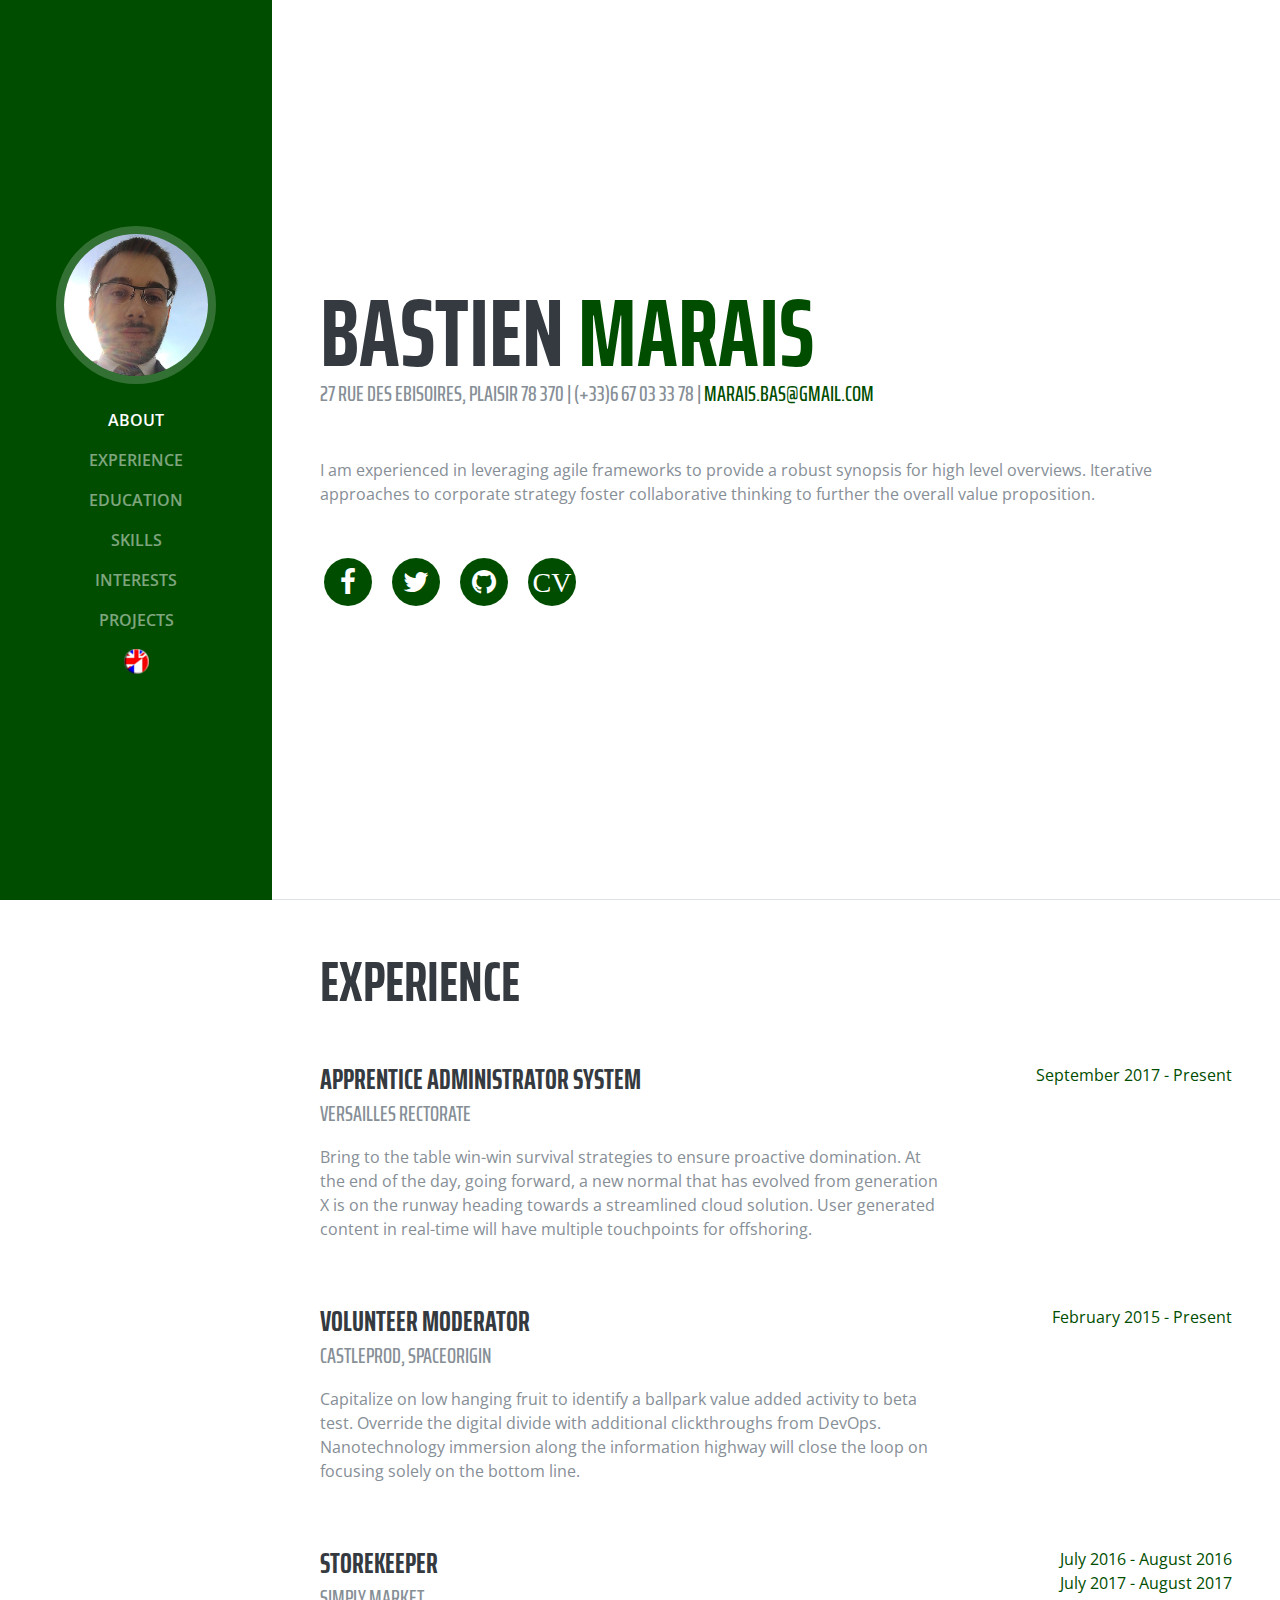
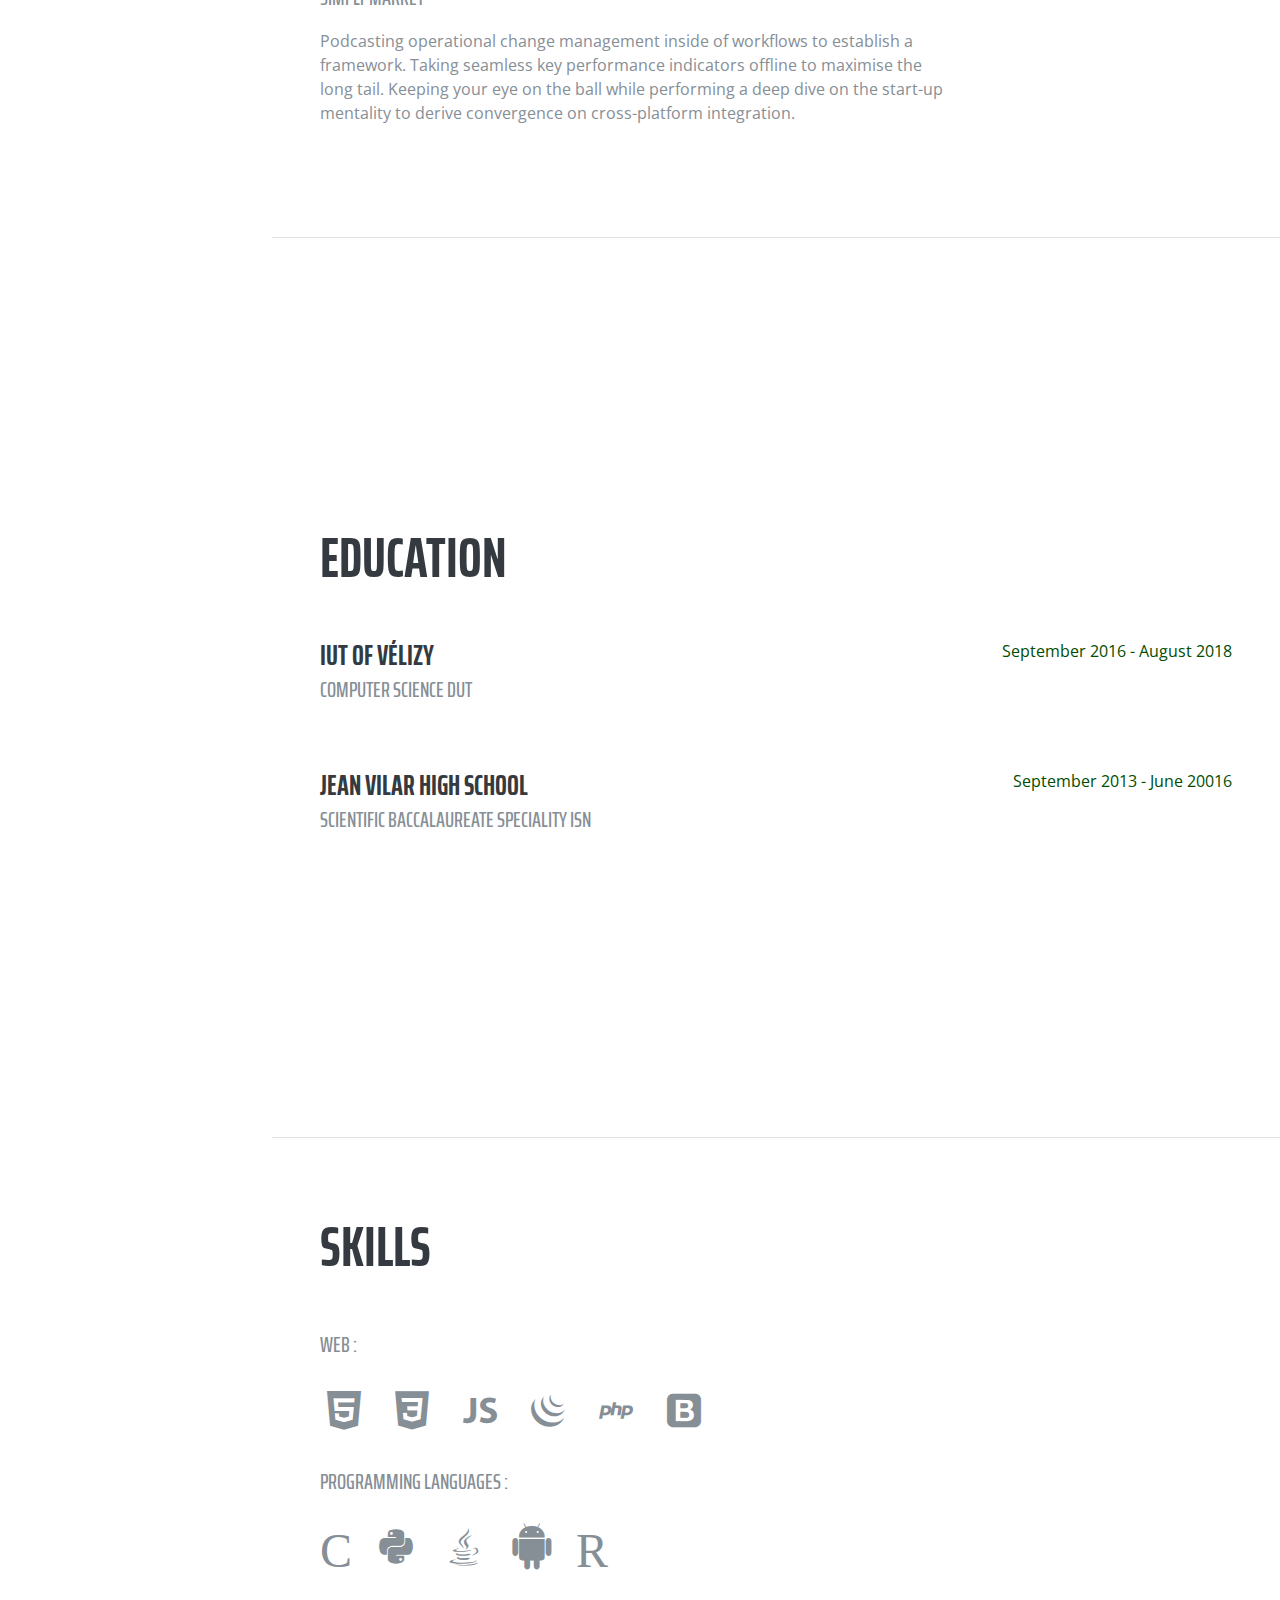
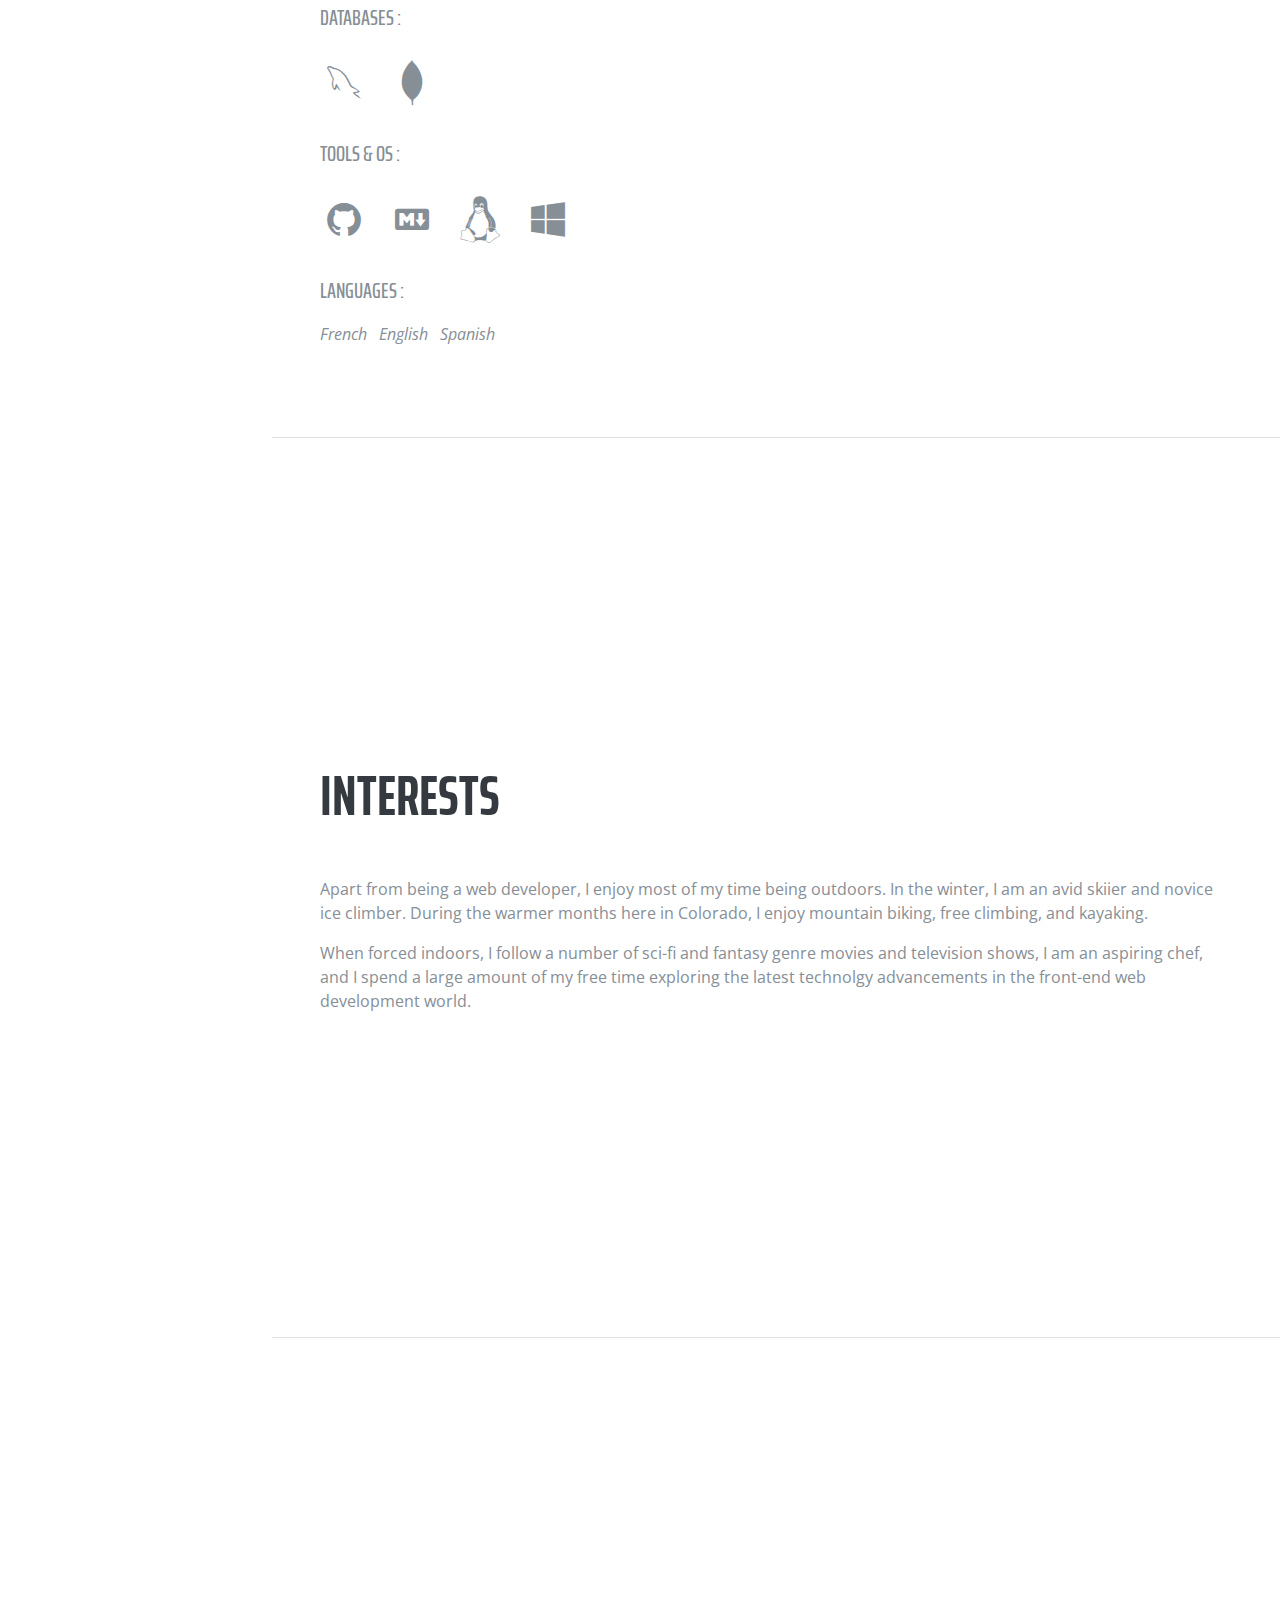
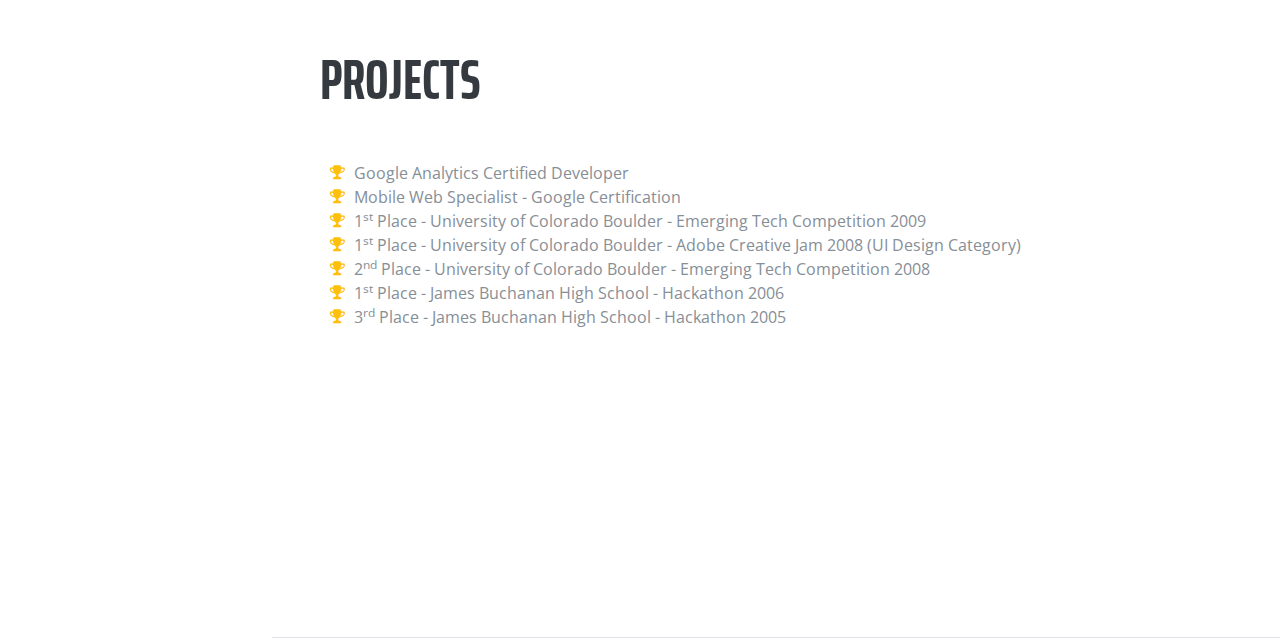
==== index-en.html @ 3432d5b9 "Add french version" ====
<!DOCTYPE html>
<html lang="en">

  <head>

    <meta charset="utf-8">
    <meta name="viewport" content="width=device-width, initial-scale=1, shrink-to-fit=no">
    <meta name="description" content="">
    <meta name="author" content="">

    <title>Resume - Bastien Marais</title>

    <!-- Bootstrap core CSS -->
    <link href="vendor/bootstrap/css/bootstrap.min.css" rel="stylesheet">

    <!-- Custom fonts for this template -->
    <link href="https://fonts.googleapis.com/css?family=Saira+Extra+Condensed:100,200,300,400,500,600,700,800,900" rel="stylesheet">
    <link href="https://fonts.googleapis.com/css?family=Open+Sans:300,300i,400,400i,600,600i,700,700i,800,800i" rel="stylesheet">
    <link href="vendor/font-awesome/css/font-awesome.min.css" rel="stylesheet">
    <link href="vendor/devicons/css/devicons.min.css" rel="stylesheet">
    <link href="vendor/simple-line-icons/css/simple-line-icons.css" rel="stylesheet">

    <!-- Custom styles for this template -->
    <link href="css/resume.css" rel="stylesheet">

  </head>

  <body id="page-top">

    <nav class="navbar navbar-expand-lg navbar-dark bg-primary fixed-top" id="sideNav">
      <a class="navbar-brand js-scroll-trigger" href="#page-top">
        <span class="d-none d-lg-block">
          <img class="img-fluid img-profile rounded-circle mx-auto mb-2" src="img/profile.png" alt="">
        </span>
      </a>
      <button class="navbar-toggler" type="button" data-toggle="collapse" data-target="#navbarSupportedContent" aria-controls="navbarSupportedContent" aria-expanded="false" aria-label="Toggle navigation">
        <span class="navbar-toggler-icon"></span>
      </button>
      <div class="collapse navbar-collapse" id="navbarSupportedContent">
        <ul class="navbar-nav">
          <li class="nav-item">
            <a class="nav-link js-scroll-trigger" href="#about">About</a>
          </li>
          <li class="nav-item">
            <a class="nav-link js-scroll-trigger" href="#experience">Experience</a>
          </li>
          <li class="nav-item">
            <a class="nav-link js-scroll-trigger" href="#education">Education</a>
          </li>
          <li class="nav-item">
            <a class="nav-link js-scroll-trigger" href="#skills">Skills</a>
          </li>
          <li class="nav-item">
            <a class="nav-link js-scroll-trigger" href="#interests">Interests</a>
          </li>
          <li class="nav-item">
            <a class="nav-link js-scroll-trigger" href="#projects">Projects</a>
          </li>
		  <li class="nav-item">
            <a class="nav-link js-scroll-trigger" href="index.html">
			  <img class="img-fluid" src="img/flags.png" alt="flags english to french">
			</a>
           </li>
        </ul>
      </div>
    </nav>

    <div class="container-fluid p-0">

      <section class="resume-section p-3 p-lg-5 d-flex d-column" id="about">
        <div class="my-auto">
          <h1 class="mb-0">Bastien
            <span class="text-primary">Marais</span>
          </h1>
          <div class="subheading mb-5">27 rue des Ebisoires, Plaisir 78 370 | (+33)6 67 03 33 78 |
            <a href="mailto:marais.bas@gmail.com">marais.bas@gmail.com</a>
          </div>
          <p class="mb-5">I am experienced in leveraging agile frameworks to provide a robust synopsis for high level overviews. Iterative approaches to corporate strategy foster collaborative thinking to further the overall value proposition.</p>
          <ul class="list-inline list-social-icons mb-0">
            <li class="list-inline-item">
              <a href="https://www.facebook.com/profile.php?id=100008419028783" target="_blank">
                <span class="fa-stack fa-lg">
                  <i class="fa fa-circle fa-stack-2x"></i>
                  <i class="fa fa-facebook fa-stack-1x fa-inverse"></i>
                </span>
              </a>
            </li>
            <li class="list-inline-item">
              <a href="https://twitter.com/Bastoune_" target="_blank">
                <span class="fa-stack fa-lg">
                  <i class="fa fa-circle fa-stack-2x"></i>
                  <i class="fa fa-twitter fa-stack-1x fa-inverse"></i>
                </span>
              </a>
            </li>
            <li class="list-inline-item">
              <a href="https://github.com/BastienMarais" target="_blank">
                <span class="fa-stack fa-lg">
                  <i class="fa fa-circle fa-stack-2x"></i>
                  <i class="fa fa-github fa-stack-1x fa-inverse"></i>
                </span>
              </a>
            </li>
			<li class="list-inline-item">
              <a href="files/CV_MARAIS_Bastien_en.pdf" target="_blank">
                <span class="fa-stack fa-lg">
                  <i class="fa fa-circle fa-stack-2x"></i>
                  <i class="fa fa-stack-1x fa-inverse">CV</i>
                </span>
              </a>
            </li>
          </ul>
        </div>
      </section>

      <section class="resume-section p-3 p-lg-5 d-flex flex-column" id="experience">
        <div class="my-auto">
          <h2 class="mb-5">Experience</h2>

          <div class="resume-item d-flex flex-column flex-md-row mb-5">
            <div class="resume-content mr-auto">
              <h3 class="mb-0">Apprentice administrator system</h3>
              <div class="subheading mb-3">Versailles Rectorate</div>
              <p>Bring to the table win-win survival strategies to ensure proactive domination. At the end of the day, going forward, a new normal that has evolved from generation X is on the runway heading towards a streamlined cloud solution. User generated content in real-time will have multiple touchpoints for offshoring.</p>
            </div>
            <div class="resume-date text-md-right">
              <span class="text-primary">September 2017 - Present</span>
            </div>
          </div>

          <div class="resume-item d-flex flex-column flex-md-row mb-5">
            <div class="resume-content mr-auto">
              <h3 class="mb-0">Volunteer moderator</h3>
              <div class="subheading mb-3">CastleProd, SpaceOrigin</div>
              <p>Capitalize on low hanging fruit to identify a ballpark value added activity to beta test. Override the digital divide with additional clickthroughs from DevOps. Nanotechnology immersion along the information highway will close the loop on focusing solely on the bottom line.</p>
            </div>
            <div class="resume-date text-md-right">
              <span class="text-primary">February 2015 - Present</span>
            </div>
          </div>

          <div class="resume-item d-flex flex-column flex-md-row mb-5">
            <div class="resume-content mr-auto">
              <h3 class="mb-0">Storekeeper</h3>
              <div class="subheading mb-3">Simply Market</div>
              <p>Podcasting operational change management inside of workflows to establish a framework. Taking seamless key performance indicators offline to maximise the long tail. Keeping your eye on the ball while performing a deep dive on the start-up mentality to derive convergence on cross-platform integration.</p>
            </div>
            <div class="resume-date text-md-right">
              <span class="text-primary">July 2016 - August 2016</span>
			  <br/>
			  <span class="text-primary">July 2017 - August 2017</span>
            </div>
          </div>
        </div>

      </section>

      <section class="resume-section p-3 p-lg-5 d-flex flex-column" id="education">
        <div class="my-auto">
          <h2 class="mb-5">Education</h2>

          <div class="resume-item d-flex flex-column flex-md-row mb-5">
            <div class="resume-content mr-auto">
              <h3 class="mb-0">IUT of Vélizy</h3>
              <div class="subheading mb-3">Computer Science DUT</div>
			  <p> </p>
            </div>
            <div class="resume-date text-md-right">
              <span class="text-primary">September 2016 - August 2018</span>
            </div>
          </div>

          <div class="resume-item d-flex flex-column flex-md-row">
            <div class="resume-content mr-auto">
              <h3 class="mb-0">Jean Vilar High School</h3>
              <div class="subheading mb-3">Scientific Baccalaureate speciality ISN </div>
			  <p> </p>
            </div>
            <div class="resume-date text-md-right">
              <span class="text-primary">September 2013 - June 20016</span>
            </div>
          </div>

        </div>
      </section>

      <section class="resume-section p-3 p-lg-5 d-flex flex-column" id="skills">
        <div class="my-auto">
          <h2 class="mb-5">Skills</h2>

		  <div class="subheading mb-3">WEB :</div>
          <ul class="list-inline list-icons">
            <li class="list-inline-item">
              <i class="devicons devicons-html5" title="HTML 5"></i>
            </li>
            <li class="list-inline-item">
              <i class="devicons devicons-css3" title="CSS 3"></i>
            </li>
            <li class="list-inline-item">
              <i class="devicons devicons-javascript" title="Javascript"></i>
            </li>
            <li class="list-inline-item">
              <i class="devicons devicons-jquery" title="Jquery"></i>
            </li>
            <li class="list-inline-item">
              <i class="devicons devicons-php" title="PHP"></i>
            </li>
            <li class="list-inline-item">
              <i class="devicons devicons-bootstrap" title="Bootstrap V4"></i>
            </li>
          </ul>
		  <div class="subheading mb-3">Programming Languages :</div>
		  <ul class="list-inline list-icons">
            <li class="list-inline-item">
              <i class="devicons">C</i>
            </li>
            <li class="list-inline-item">
              <i class="devicons devicons-python" title="Python"></i>
            </li>
            <li class="list-inline-item">
              <i class="devicons devicons-java" title="Java"></i>
            </li>
            <li class="list-inline-item">
              <i class="devicons devicons-android" title="Android"></i>
            </li>
            <li class="list-inline-item">
              <i class="devicons">R</i>
            </li>
          </ul>
		  <div class="subheading mb-3">Databases :</div>
		  <ul class="list-inline list-icons">
            <li class="list-inline-item">
              <i class="devicons devicons-mysql" title="MySQL"></i>
            </li>
            <li class="list-inline-item">
              <i class="devicons devicons-mongodb" title="MongoDB"></i>
            </li>
            <li class="list-inline-item">
              <i class="devicons devicons-oracle" title="Oracle"></i>
            </li>
          </ul>
		  <div class="subheading mb-3">Tools &amp; OS :</div>
			<ul class="list-inline list-icons">
            <li class="list-inline-item">
              <i class="devicons devicons-github_badge"  title="Github"></i>
            </li>
            <li class="list-inline-item">
              <i class="devicons devicons-markdown" title="Markdown"></i>
            </li>
            <li class="list-inline-item">
              <i class="devicons devicons-linux" title="Debian, Ubuntu, CentOS and RHEL 7"></i>
            </li>
            <li class="list-inline-item">
              <i class="devicons devicons-windows" title="XP, Vista, 7 and 10"></i>
            </li>
          </ul>
		  <div class="subheading mb-3">Languages :</div>
			<ul class="list-inline">
            <li class="list-inline-item">
              <i class="">French</i>
            </li>
			<li class="list-inline-item">
              <i class="">English</i>
            </li>
			<li class="list-inline-item">
              <i class="">Spanish</i>
            </li>
			</ul>
      </section>

      <section class="resume-section p-3 p-lg-5 d-flex flex-column" id="interests">
        <div class="my-auto">
          <h2 class="mb-5">Interests</h2>
          <p>Apart from being a web developer, I enjoy most of my time being outdoors. In the winter, I am an avid skiier and novice ice climber. During the warmer months here in Colorado, I enjoy mountain biking, free climbing, and kayaking.</p>
          <p class="mb-0">When forced indoors, I follow a number of sci-fi and fantasy genre movies and television shows, I am an aspiring chef, and I spend a large amount of my free time exploring the latest technolgy advancements in the front-end web development world.</p>
        </div>
      </section>

      <section class="resume-section p-3 p-lg-5 d-flex flex-column" id="projects">
        <div class="my-auto">
          <h2 class="mb-5">Projects</h2>
          <ul class="fa-ul mb-0">
            <li>
              <i class="fa-li fa fa-trophy text-warning"></i>
              Google Analytics Certified Developer</li>
            <li>
              <i class="fa-li fa fa-trophy text-warning"></i>
              Mobile Web Specialist - Google Certification</li>
            <li>
              <i class="fa-li fa fa-trophy text-warning"></i>
              1<sup>st</sup>
              Place - University of Colorado Boulder - Emerging Tech Competition 2009</li>
            <li>
              <i class="fa-li fa fa-trophy text-warning"></i>
              1<sup>st</sup>
              Place - University of Colorado Boulder - Adobe Creative Jam 2008 (UI Design Category)</li>
            <li>
              <i class="fa-li fa fa-trophy text-warning"></i>
              2<sup>nd</sup>
              Place - University of Colorado Boulder - Emerging Tech Competition 2008</li>
            <li>
            <li>
              <i class="fa-li fa fa-trophy text-warning"></i>
              1<sup>st</sup>
              Place - James Buchanan High School - Hackathon 2006</li>
            <li>
              <i class="fa-li fa fa-trophy text-warning"></i>
              3<sup>rd</sup>
              Place - James Buchanan High School - Hackathon 2005</li>
          </ul>
        </div>
      </section>

    </div>

    <!-- Bootstrap core JavaScript -->
    <script src="vendor/jquery/jquery.min.js"></script>
    <script src="vendor/bootstrap/js/bootstrap.bundle.min.js"></script>

    <!-- Plugin JavaScript -->
    <script src="vendor/jquery-easing/jquery.easing.min.js"></script>

    <!-- Custom scripts for this template -->
    <script src="js/resume.min.js"></script>

  </body>

</html>
---- vendor/devicons/css/devicons.min.css ----
/*!
 *  Devicons 1.8.0 made by Theodore Vorillas / http://vorillaz.com 
 */
@font-face{font-family:devicons;src:url(../fonts/devicons.eot?xqxft6);src:url(../fonts/devicons.eot?#iefixxqxft6) format("embedded-opentype"),url(../fonts/devicons.woff?xqxft6) format("woff"),url(../fonts/devicons.ttf?xqxft6) format("truetype"),url(../fonts/devicons.svg?xqxft6#devicons) format("svg");font-weight:400;font-style:normal}.devicons{font-family:devicons;speak:none;font-style:normal;font-weight:400;font-variant:normal;text-transform:none;line-height:1;-webkit-font-smoothing:antialiased;-moz-osx-font-smoothing:grayscale}.devicons-git:before{content:"\e602"}.devicons-git_compare:before{content:"\e628"}.devicons-git_branch:before{content:"\e625"}.devicons-git_commit:before{content:"\e629"}.devicons-git_pull_request:before{content:"\e626"}.devicons-git_merge:before{content:"\e627"}.devicons-bitbucket:before{content:"\e603"}.devicons-github_alt:before{content:"\e608"}.devicons-github_badge:before{content:"\e609"}.devicons-github:before{content:"\e60a"}.devicons-github_full:before{content:"\e617"}.devicons-java:before{content:"\e638"}.devicons-ruby:before{content:"\e639"}.devicons-scala:before{content:"\e637"}.devicons-python:before{content:"\e63c"}.devicons-go:before{content:"\e624"}.devicons-ruby_on_rails:before{content:"\e63b"}.devicons-django:before{content:"\e61d"}.devicons-markdown:before{content:"\e63e"}.devicons-php:before{content:"\e63d"}.devicons-mysql:before{content:"\e604"}.devicons-streamline:before{content:"\e605"}.devicons-database:before{content:"\e606"}.devicons-laravel:before{content:"\e63f"}.devicons-javascript:before{content:"\e64e"}.devicons-angular:before{content:"\e653"}.devicons-backbone:before{content:"\e652"}.devicons-coffeescript:before{content:"\e651"}.devicons-jquery:before{content:"\e650"}.devicons-modernizr:before{content:"\e620"}.devicons-jquery_ui:before{content:"\e654"}.devicons-ember:before{content:"\e61b"}.devicons-dojo:before{content:"\e61c"}.devicons-nodejs:before{content:"\e619"}.devicons-nodejs_small:before{content:"\e618"}.devicons-javascript_shield:before{content:"\e64f"}.devicons-bootstrap:before{content:"\e647"}.devicons-sass:before{content:"\e64b"}.devicons-css3_full:before{content:"\e64a"}.devicons-css3:before{content:"\e649"}.devicons-html5:before{content:"\e636"}.devicons-html5_multimedia:before{content:"\e632"}.devicons-html5_device_access:before{content:"\e633"}.devicons-html5_3d_effects:before{content:"\e635"}.devicons-html5_connectivity:before{content:"\e634"}.devicons-ghost_small:before{content:"\e614"}.devicons-ghost:before{content:"\e61f"}.devicons-magento:before{content:"\e640"}.devicons-joomla:before{content:"\e641"}.devicons-jekyll_small:before{content:"\e60d"}.devicons-drupal:before{content:"\e642"}.devicons-wordpress:before{content:"\e60b"}.devicons-grunt:before{content:"\e64c"}.devicons-bower:before{content:"\e64d"}.devicons-npm:before{content:"\e61e"}.devicons-yahoo_small:before{content:"\e62b"}.devicons-yahoo:before{content:"\e615"}.devicons-bing_small:before{content:"\e600"}.devicons-windows:before{content:"\e60f"}.devicons-linux:before{content:"\e612"}.devicons-ubuntu:before{content:"\e63a"}.devicons-android:before{content:"\e60e"}.devicons-apple:before{content:"\e611"}.devicons-appstore:before{content:"\e613"}.devicons-phonegap:before{content:"\e630"}.devicons-blackberry:before{content:"\e623"}.devicons-stackoverflow:before{content:"\e610"}.devicons-techcrunch:before{content:"\e62c"}.devicons-codrops:before{content:"\e62f"}.devicons-css_tricks:before{content:"\e601"}.devicons-smashing_magazine:before{content:"\e62d"}.devicons-netmagazine:before{content:"\e62e"}.devicons-codepen:before{content:"\e616"}.devicons-cssdeck:before{content:"\e62a"}.devicons-hackernews:before{content:"\e61a"}.devicons-dropbox:before{content:"\e607"}.devicons-google_drive:before{content:"\e631"}.devicons-visualstudio:before{content:"\e60c"}.devicons-unity_small:before{content:"\e621"}.devicons-raspberry_pi:before{content:"\e622"}.devicons-chrome:before{content:"\e643"}.devicons-ie:before{content:"\e644"}.devicons-firefox:before{content:"\e645"}.devicons-opera:before{content:"\e646"}.devicons-safari:before{content:"\e648"}.devicons-swift:before{content:"\e655"}.devicons-symfony:before{content:"\e656"}.devicons-symfony_badge:before{content:"\e657"}.devicons-less:before{content:"\e658"}.devicons-stylus:before{content:"\e659"}.devicons-trello:before{content:"\e65a"}.devicons-atlassian:before{content:"\e65b"}.devicons-jira:before{content:"\e65c"}.devicons-envato:before{content:"\e65d"}.devicons-snap_svg:before{content:"\e65e"}.devicons-raphael:before{content:"\e65f"}.devicons-google_analytics:before{content:"\e660"}.devicons-compass:before{content:"\e661"}.devicons-onedrive:before{content:"\e662"}.devicons-gulp:before{content:"\e663"}.devicons-atom:before{content:"\e664"}.devicons-cisco:before{content:"\e665"}.devicons-nancy:before{content:"\e666"}.devicons-clojure:before{content:"\e668"}.devicons-clojure_alt:before{content:"\e66a"}.devicons-perl:before{content:"\e669"}.devicons-celluloid:before{content:"\e66b"}.devicons-w3c:before{content:"\e66c"}.devicons-redis:before{content:"\e66d"}.devicons-postgresql:before{content:"\e66e"}.devicons-webplatform:before{content:"\e66f"}.devicons-jenkins:before{content:"\e667"}.devicons-requirejs:before{content:"\e670"}.devicons-opensource:before{content:"\e671"}.devicons-typo3:before{content:"\e672"}.devicons-uikit:before{content:"\e673"}.devicons-doctrine:before{content:"\e674"}.devicons-groovy:before{content:"\e675"}.devicons-nginx:before{content:"\e676"}.devicons-haskell:before{content:"\e677"}.devicons-zend:before{content:"\e678"}.devicons-gnu:before{content:"\e679"}.devicons-yeoman:before{content:"\e67a"}.devicons-heroku:before{content:"\e67b"}.devicons-debian:before{content:"\e67d"}.devicons-travis:before{content:"\e67e"}.devicons-dotnet:before{content:"\e67f"}.devicons-codeigniter:before{content:"\e680"}.devicons-javascript_badge:before{content:"\e681"}.devicons-yii:before{content:"\e682"}.devicons-msql_server:before{content:"\e67c"}.devicons-composer:before{content:"\e683"}.devicons-krakenjs_badge:before{content:"\e684"}.devicons-krakenjs:before{content:"\e685"}.devicons-mozilla:before{content:"\e686"}.devicons-firebase:before{content:"\e687"}.devicons-sizzlejs:before{content:"\e688"}.devicons-creativecommons:before{content:"\e689"}.devicons-creativecommons_badge:before{content:"\e68a"}.devicons-mitlicence:before{content:"\e68b"}.devicons-senchatouch:before{content:"\e68c"}.devicons-bugsense:before{content:"\e68d"}.devicons-extjs:before{content:"\e68e"}.devicons-mootools_badge:before{content:"\e68f"}.devicons-mootools:before{content:"\e690"}.devicons-ruby_rough:before{content:"\e691"}.devicons-komodo:before{content:"\e692"}.devicons-coda:before{content:"\e693"}.devicons-bintray:before{content:"\e694"}.devicons-terminal:before{content:"\e695"}.devicons-code:before{content:"\e696"}.devicons-responsive:before{content:"\e697"}.devicons-dart:before{content:"\e698"}.devicons-aptana:before{content:"\e699"}.devicons-mailchimp:before{content:"\e69a"}.devicons-netbeans:before{content:"\e69b"}.devicons-dreamweaver:before{content:"\e69c"}.devicons-brackets:before{content:"\e69d"}.devicons-eclipse:before{content:"\e69e"}.devicons-cloud9:before{content:"\e69f"}.devicons-scrum:before{content:"\e6a0"}.devicons-prolog:before{content:"\e6a1"}.devicons-terminal_badge:before{content:"\e6a2"}.devicons-code_badge:before{content:"\e6a3"}.devicons-mongodb:before{content:"\e6a4"}.devicons-meteor:before{content:"\e6a5"}.devicons-meteorfull:before{content:"\e6a6"}.devicons-fsharp:before{content:"\e6a7"}.devicons-rust:before{content:"\e6a8"}.devicons-ionic:before{content:"\e6a9"}.devicons-sublime:before{content:"\e6aa"}.devicons-appcelerator:before{content:"\e6ab"}.devicons-asterisk:before{content:"\e6ac"}.devicons-aws:before{content:"\e6ad"}.devicons-digital-ocean:before{content:"\e6ae"}.devicons-dlang:before{content:"\e6af"}.devicons-docker:before{content:"\e6b0"}.devicons-erlang:before{content:"\e6b1"}.devicons-google-cloud-platform:before{content:"\e6b2"}.devicons-grails:before{content:"\e6b3"}.devicons-illustrator:before{content:"\e6b4"}.devicons-intellij:before{content:"\e6b5"}.devicons-materializecss:before{content:"\e6b6"}.devicons-openshift:before{content:"\e6b7"}.devicons-photoshop:before{content:"\e6b8"}.devicons-rackspace:before{content:"\e6b9"}.devicons-react:before{content:"\e6ba"}.devicons-redhat:before{content:"\e6bb"}.devicons-scriptcs:before{content:"\e6bc"}.devicons-sqllite:before{content:"\e6c4"}.devicons-vim:before{content:"\e6c5"}
---- vendor/simple-line-icons/css/simple-line-icons.css ----
@font-face {
  font-family: 'simple-line-icons';
  src: url('../fonts/Simple-Line-Icons.eot?v=2.4.0');
  src: url('../fonts/Simple-Line-Icons.eot?v=2.4.0#iefix') format('embedded-opentype'), url('../fonts/Simple-Line-Icons.woff2?v=2.4.0') format('woff2'), url('../fonts/Simple-Line-Icons.ttf?v=2.4.0') format('truetype'), url('../fonts/Simple-Line-Icons.woff?v=2.4.0') format('woff'), url('../fonts/Simple-Line-Icons.svg?v=2.4.0#simple-line-icons') format('svg');
  font-weight: normal;
  font-style: normal;
}
/*
 Use the following CSS code if you want to have a class per icon.
 Instead of a list of all class selectors, you can use the generic [class*="icon-"] selector, but it's slower:
*/
.icon-user,
.icon-people,
.icon-user-female,
.icon-user-follow,
.icon-user-following,
.icon-user-unfollow,
.icon-login,
.icon-logout,
.icon-emotsmile,
.icon-phone,
.icon-call-end,
.icon-call-in,
.icon-call-out,
.icon-map,
.icon-location-pin,
.icon-direction,
.icon-directions,
.icon-compass,
.icon-layers,
.icon-menu,
.icon-list,
.icon-options-vertical,
.icon-options,
.icon-arrow-down,
.icon-arrow-left,
.icon-arrow-right,
.icon-arrow-up,
.icon-arrow-up-circle,
.icon-arrow-left-circle,
.icon-arrow-right-circle,
.icon-arrow-down-circle,
.icon-check,
.icon-clock,
.icon-plus,
.icon-minus,
.icon-close,
.icon-event,
.icon-exclamation,
.icon-organization,
.icon-trophy,
.icon-screen-smartphone,
.icon-screen-desktop,
.icon-plane,
.icon-notebook,
.icon-mustache,
.icon-mouse,
.icon-magnet,
.icon-energy,
.icon-disc,
.icon-cursor,
.icon-cursor-move,
.icon-crop,
.icon-chemistry,
.icon-speedometer,
.icon-shield,
.icon-screen-tablet,
.icon-magic-wand,
.icon-hourglass,
.icon-graduation,
.icon-ghost,
.icon-game-controller,
.icon-fire,
.icon-eyeglass,
.icon-envelope-open,
.icon-envelope-letter,
.icon-bell,
.icon-badge,
.icon-anchor,
.icon-wallet,
.icon-vector,
.icon-speech,
.icon-puzzle,
.icon-printer,
.icon-present,
.icon-playlist,
.icon-pin,
.icon-picture,
.icon-handbag,
.icon-globe-alt,
.icon-globe,
.icon-folder-alt,
.icon-folder,
.icon-film,
.icon-feed,
.icon-drop,
.icon-drawer,
.icon-docs,
.icon-doc,
.icon-diamond,
.icon-cup,
.icon-calculator,
.icon-bubbles,
.icon-briefcase,
.icon-book-open,
.icon-basket-loaded,
.icon-basket,
.icon-bag,
.icon-action-undo,
.icon-action-redo,
.icon-wrench,
.icon-umbrella,
.icon-trash,
.icon-tag,
.icon-support,
.icon-frame,
.icon-size-fullscreen,
.icon-size-actual,
.icon-shuffle,
.icon-share-alt,
.icon-share,
.icon-rocket,
.icon-question,
.icon-pie-chart,
.icon-pencil,
.icon-note,
.icon-loop,
.icon-home,
.icon-grid,
.icon-graph,
.icon-microphone,
.icon-music-tone-alt,
.icon-music-tone,
.icon-earphones-alt,
.icon-earphones,
.icon-equalizer,
.icon-like,
.icon-dislike,
.icon-control-start,
.icon-control-rewind,
.icon-control-play,
.icon-control-pause,
.icon-control-forward,
.icon-control-end,
.icon-volume-1,
.icon-volume-2,
.icon-volume-off,
.icon-calendar,
.icon-bulb,
.icon-chart,
.icon-ban,
.icon-bubble,
.icon-camrecorder,
.icon-camera,
.icon-cloud-download,
.icon-cloud-upload,
.icon-envelope,
.icon-eye,
.icon-flag,
.icon-heart,
.icon-info,
.icon-key,
.icon-link,
.icon-lock,
.icon-lock-open,
.icon-magnifier,
.icon-magnifier-add,
.icon-magnifier-remove,
.icon-paper-clip,
.icon-paper-plane,
.icon-power,
.icon-refresh,
.icon-reload,
.icon-settings,
.icon-star,
.icon-symbol-female,
.icon-symbol-male,
.icon-target,
.icon-credit-card,
.icon-paypal,
.icon-social-tumblr,
.icon-social-twitter,
.icon-social-facebook,
.icon-social-instagram,
.icon-social-linkedin,
.icon-social-pinterest,
.icon-social-github,
.icon-social-google,
.icon-social-reddit,
.icon-social-skype,
.icon-social-dribbble,
.icon-social-behance,
.icon-social-foursqare,
.icon-social-soundcloud,
.icon-social-spotify,
.icon-social-stumbleupon,
.icon-social-youtube,
.icon-social-dropbox,
.icon-social-vkontakte,
.icon-social-steam {
  font-family: 'simple-line-icons';
  speak: none;
  font-style: normal;
  font-weight: normal;
  font-variant: normal;
  text-transform: none;
  line-height: 1;
  /* Better Font Rendering =========== */
  -webkit-font-smoothing: antialiased;
  -moz-osx-font-smoothing: grayscale;
}
.icon-user:before {
  content: "\e005";
}
.icon-people:before {
  content: "\e001";
}
.icon-user-female:before {
  content: "\e000";
}
.icon-user-follow:before {
  content: "\e002";
}
.icon-user-following:before {
  content: "\e003";
}
.icon-user-unfollow:before {
  content: "\e004";
}
.icon-login:before {
  content: "\e066";
}
.icon-logout:before {
  content: "\e065";
}
.icon-emotsmile:before {
  content: "\e021";
}
.icon-phone:before {
  content: "\e600";
}
.icon-call-end:before {
  content: "\e048";
}
.icon-call-in:before {
  content: "\e047";
}
.icon-call-out:before {
  content: "\e046";
}
.icon-map:before {
  content: "\e033";
}
.icon-location-pin:before {
  content: "\e096";
}
.icon-direction:before {
  content: "\e042";
}
.icon-directions:before {
  content: "\e041";
}
.icon-compass:before {
  content: "\e045";
}
.icon-layers:before {
  content: "\e034";
}
.icon-menu:before {
  content: "\e601";
}
.icon-list:before {
  content: "\e067";
}
.icon-options-vertical:before {
  content: "\e602";
}
.icon-options:before {
  content: "\e603";
}
.icon-arrow-down:before {
  content: "\e604";
}
.icon-arrow-left:before {
  content: "\e605";
}
.icon-arrow-right:before {
  content: "\e606";
}
.icon-arrow-up:before {
  content: "\e607";
}
.icon-arrow-up-circle:before {
  content: "\e078";
}
.icon-arrow-left-circle:before {
  content: "\e07a";
}
.icon-arrow-right-circle:before {
  content: "\e079";
}
.icon-arrow-down-circle:before {
  content: "\e07b";
}
.icon-check:before {
  content: "\e080";
}
.icon-clock:before {
  content: "\e081";
}
.icon-plus:before {
  content: "\e095";
}
.icon-minus:before {
  content: "\e615";
}
.icon-close:before {
  content: "\e082";
}
.icon-event:before {
  content: "\e619";
}
.icon-exclamation:before {
  content: "\e617";
}
.icon-organization:before {
  content: "\e616";
}
.icon-trophy:before {
  content: "\e006";
}
.icon-screen-smartphone:before {
  content: "\e010";
}
.icon-screen-desktop:before {
  content: "\e011";
}
.icon-plane:before {
  content: "\e012";
}
.icon-notebook:before {
  content: "\e013";
}
.icon-mustache:before {
  content: "\e014";
}
.icon-mouse:before {
  content: "\e015";
}
.icon-magnet:before {
  content: "\e016";
}
.icon-energy:before {
  content: "\e020";
}
.icon-disc:before {
  content: "\e022";
}
.icon-cursor:before {
  content: "\e06e";
}
.icon-cursor-move:before {
  content: "\e023";
}
.icon-crop:before {
  content: "\e024";
}
.icon-chemistry:before {
  content: "\e026";
}
.icon-speedometer:before {
  content: "\e007";
}
.icon-shield:before {
  content: "\e00e";
}
.icon-screen-tablet:before {
  content: "\e00f";
}
.icon-magic-wand:before {
  content: "\e017";
}
.icon-hourglass:before {
  content: "\e018";
}
.icon-graduation:before {
  content: "\e019";
}
.icon-ghost:before {
  content: "\e01a";
}
.icon-game-controller:before {
  content: "\e01b";
}
.icon-fire:before {
  content: "\e01c";
}
.icon-eyeglass:before {
  content: "\e01d";
}
.icon-envelope-open:before {
  content: "\e01e";
}
.icon-envelope-letter:before {
  content: "\e01f";
}
.icon-bell:before {
  content: "\e027";
}
.icon-badge:before {
  content: "\e028";
}
.icon-anchor:before {
  content: "\e029";
}
.icon-wallet:before {
  content: "\e02a";
}
.icon-vector:before {
  content: "\e02b";
}
.icon-speech:before {
  content: "\e02c";
}
.icon-puzzle:before {
  content: "\e02d";
}
.icon-printer:before {
  content: "\e02e";
}
.icon-present:before {
  content: "\e02f";
}
.icon-playlist:before {
  content: "\e030";
}
.icon-pin:before {
  content: "\e031";
}
.icon-picture:before {
  content: "\e032";
}
.icon-handbag:before {
  content: "\e035";
}
.icon-globe-alt:before {
  content: "\e036";
}
.icon-globe:before {
  content: "\e037";
}
.icon-folder-alt:before {
  content: "\e039";
}
.icon-folder:before {
  content: "\e089";
}
.icon-film:before {
  content: "\e03a";
}
.icon-feed:before {
  content: "\e03b";
}
.icon-drop:before {
  content: "\e03e";
}
.icon-drawer:before {
  content: "\e03f";
}
.icon-docs:before {
  content: "\e040";
}
.icon-doc:before {
  content: "\e085";
}
.icon-diamond:before {
  content: "\e043";
}
.icon-cup:before {
  content: "\e044";
}
.icon-calculator:before {
  content: "\e049";
}
.icon-bubbles:before {
  content: "\e04a";
}
.icon-briefcase:before {
  content: "\e04b";
}
.icon-book-open:before {
  content: "\e04c";
}
.icon-basket-loaded:before {
  content: "\e04d";
}
.icon-basket:before {
  content: "\e04e";
}
.icon-bag:before {
  content: "\e04f";
}
.icon-action-undo:before {
  content: "\e050";
}
.icon-action-redo:before {
  content: "\e051";
}
.icon-wrench:before {
  content: "\e052";
}
.icon-umbrella:before {
  content: "\e053";
}
.icon-trash:before {
  content: "\e054";
}
.icon-tag:before {
  content: "\e055";
}
.icon-support:before {
  content: "\e056";
}
.icon-frame:before {
  content: "\e038";
}
.icon-size-fullscreen:before {
  content: "\e057";
}
.icon-size-actual:before {
  content: "\e058";
}
.icon-shuffle:before {
  content: "\e059";
}
.icon-share-alt:before {
  content: "\e05a";
}
.icon-share:before {
  content: "\e05b";
}
.icon-rocket:before {
  content: "\e05c";
}
.icon-question:before {
  content: "\e05d";
}
.icon-pie-chart:before {
  content: "\e05e";
}
.icon-pencil:before {
  content: "\e05f";
}
.icon-note:before {
  content: "\e060";
}
.icon-loop:before {
  content: "\e064";
}
.icon-home:before {
  content: "\e069";
}
.icon-grid:before {
  content: "\e06a";
}
.icon-graph:before {
  content: "\e06b";
}
.icon-microphone:before {
  content: "\e063";
}
.icon-music-tone-alt:before {
  content: "\e061";
}
.icon-music-tone:before {
  content: "\e062";
}
.icon-earphones-alt:before {
  content: "\e03c";
}
.icon-earphones:before {
  content: "\e03d";
}
.icon-equalizer:before {
  content: "\e06c";
}
.icon-like:before {
  content: "\e068";
}
.icon-dislike:before {
  content: "\e06d";
}
.icon-control-start:before {
  content: "\e06f";
}
.icon-control-rewind:before {
  content: "\e070";
}
.icon-control-play:before {
  content: "\e071";
}
.icon-control-pause:before {
  content: "\e072";
}
.icon-control-forward:before {
  content: "\e073";
}
.icon-control-end:before {
  content: "\e074";
}
.icon-volume-1:before {
  content: "\e09f";
}
.icon-volume-2:before {
  content: "\e0a0";
}
.icon-volume-off:before {
  content: "\e0a1";
}
.icon-calendar:before {
  content: "\e075";
}
.icon-bulb:before {
  content: "\e076";
}
.icon-chart:before {
  content: "\e077";
}
.icon-ban:before {
  content: "\e07c";
}
.icon-bubble:before {
  content: "\e07d";
}
.icon-camrecorder:before {
  content: "\e07e";
}
.icon-camera:before {
  content: "\e07f";
}
.icon-cloud-download:before {
  content: "\e083";
}
.icon-cloud-upload:before {
  content: "\e084";
}
.icon-envelope:before {
  content: "\e086";
}
.icon-eye:before {
  content: "\e087";
}
.icon-flag:before {
  content: "\e088";
}
.icon-heart:before {
  content: "\e08a";
}
.icon-info:before {
  content: "\e08b";
}
.icon-key:before {
  content: "\e08c";
}
.icon-link:before {
  content: "\e08d";
}
.icon-lock:before {
  content: "\e08e";
}
.icon-lock-open:before {
  content: "\e08f";
}
.icon-magnifier:before {
  content: "\e090";
}
.icon-magnifier-add:before {
  content: "\e091";
}
.icon-magnifier-remove:before {
  content: "\e092";
}
.icon-paper-clip:before {
  content: "\e093";
}
.icon-paper-plane:before {
  content: "\e094";
}
.icon-power:before {
  content: "\e097";
}
.icon-refresh:before {
  content: "\e098";
}
.icon-reload:before {
  content: "\e099";
}
.icon-settings:before {
  content: "\e09a";
}
.icon-star:before {
  content: "\e09b";
}
.icon-symbol-female:before {
  content: "\e09c";
}
.icon-symbol-male:before {
  content: "\e09d";
}
.icon-target:before {
  content: "\e09e";
}
.icon-credit-card:before {
  content: "\e025";
}
.icon-paypal:before {
  content: "\e608";
}
.icon-social-tumblr:before {
  content: "\e00a";
}
.icon-social-twitter:before {
  content: "\e009";
}
.icon-social-facebook:before {
  content: "\e00b";
}
.icon-social-instagram:before {
  content: "\e609";
}
.icon-social-linkedin:before {
  content: "\e60a";
}
.icon-social-pinterest:before {
  content: "\e60b";
}
.icon-social-github:before {
  content: "\e60c";
}
.icon-social-google:before {
  content: "\e60d";
}
.icon-social-reddit:before {
  content: "\e60e";
}
.icon-social-skype:before {
  content: "\e60f";
}
.icon-social-dribbble:before {
  content: "\e00d";
}
.icon-social-behance:before {
  content: "\e610";
}
.icon-social-foursqare:before {
  content: "\e611";
}
.icon-social-soundcloud:before {
  content: "\e612";
}
.icon-social-spotify:before {
  content: "\e613";
}
.icon-social-stumbleupon:before {
  content: "\e614";
}
.icon-social-youtube:before {
  content: "\e008";
}
.icon-social-dropbox:before {
  content: "\e00c";
}
.icon-social-vkontakte:before {
  content: "\e618";
}
.icon-social-steam:before {
  content: "\e620";
}
---- css/resume.css ----
body {
  font-family: 'Open Sans', serif;
  padding-top: 54px;
  color: #868e96;
}

@media (min-width: 992px) {
  body {
    padding-top: 0;
    padding-left: 17rem;
  }
}

h1,
h2,
h3,
h4,
h5,
h6 {
  font-family: 'Saira Extra Condensed', serif;
  font-weight: 700;
  text-transform: uppercase;
  color: #343a40;
}

h1 {
  font-size: 6rem;
  line-height: 5.5rem;
}

h2 {
  font-size: 3.5rem;
}

.subheading {
  text-transform: uppercase;
  font-weight: 500;
  font-family: 'Saira Extra Condensed', serif;
  font-size: 1.35rem;
}

.list-social-icons a {
  color: #004d00;
}

.list-social-icons a:hover {
  color: #01b101;
}

.list-social-icons a .fa-lg {
  font-size: 1.75rem;
}

.list-icons {
  font-size: 3rem;
}

.list-icons .list-inline-item i:hover {
  color: #01b101;
}

#sideNav .navbar-nav .nav-item .nav-link {
  font-weight: 600;
  text-transform: uppercase;
}

@media (min-width: 992px) {
  #sideNav {
    text-align: center;
    position: fixed;
    top: 0;
    left: 0;
    display: flex;
    flex-direction: column;
    width: 17rem;
    height: 100vh;
  }
  #sideNav .navbar-brand {
    display: flex;
    margin: auto auto 0;
    padding: 0.5rem;
  }
  #sideNav .navbar-brand .img-profile {
    max-width: 10rem;
    max-height: 10rem;
    border: 0.5rem solid rgba(255, 255, 255, 0.2);
  }
  #sideNav .navbar-collapse {
    display: flex;
    align-items: flex-start;
    flex-grow: 0;
    width: 100%;
    margin-bottom: auto;
  }
  #sideNav .navbar-collapse .navbar-nav {
    flex-direction: column;
    width: 100%;
  }
  #sideNav .navbar-collapse .navbar-nav .nav-item {
    display: block;
  }
  #sideNav .navbar-collapse .navbar-nav .nav-item .nav-link {
    display: block;
  }
}

section.resume-section {
  border-bottom: 1px solid #dee2e6;
  padding-top: 5rem !important;
  padding-bottom: 5rem !important;
}

section.resume-section .resume-item .resume-date {
  min-width: none;
}

@media (min-width: 768px) {
  section.resume-section {
    min-height: 100vh;
  }
  section.resume-section .resume-item .resume-date {
    min-width: 18rem;
  }
}

@media (min-width: 992px) {
  section.resume-section {
    padding-top: 3rem !important;
    padding-bottom: 3rem !important;
  }
}

.bg-primary {
  background-color: #004d00 !important;
}

.text-primary {
  color: #004d00 !important;
}

a {
  color: #004d00;
}

a:hover, a:active {
  color: #01b101;
}
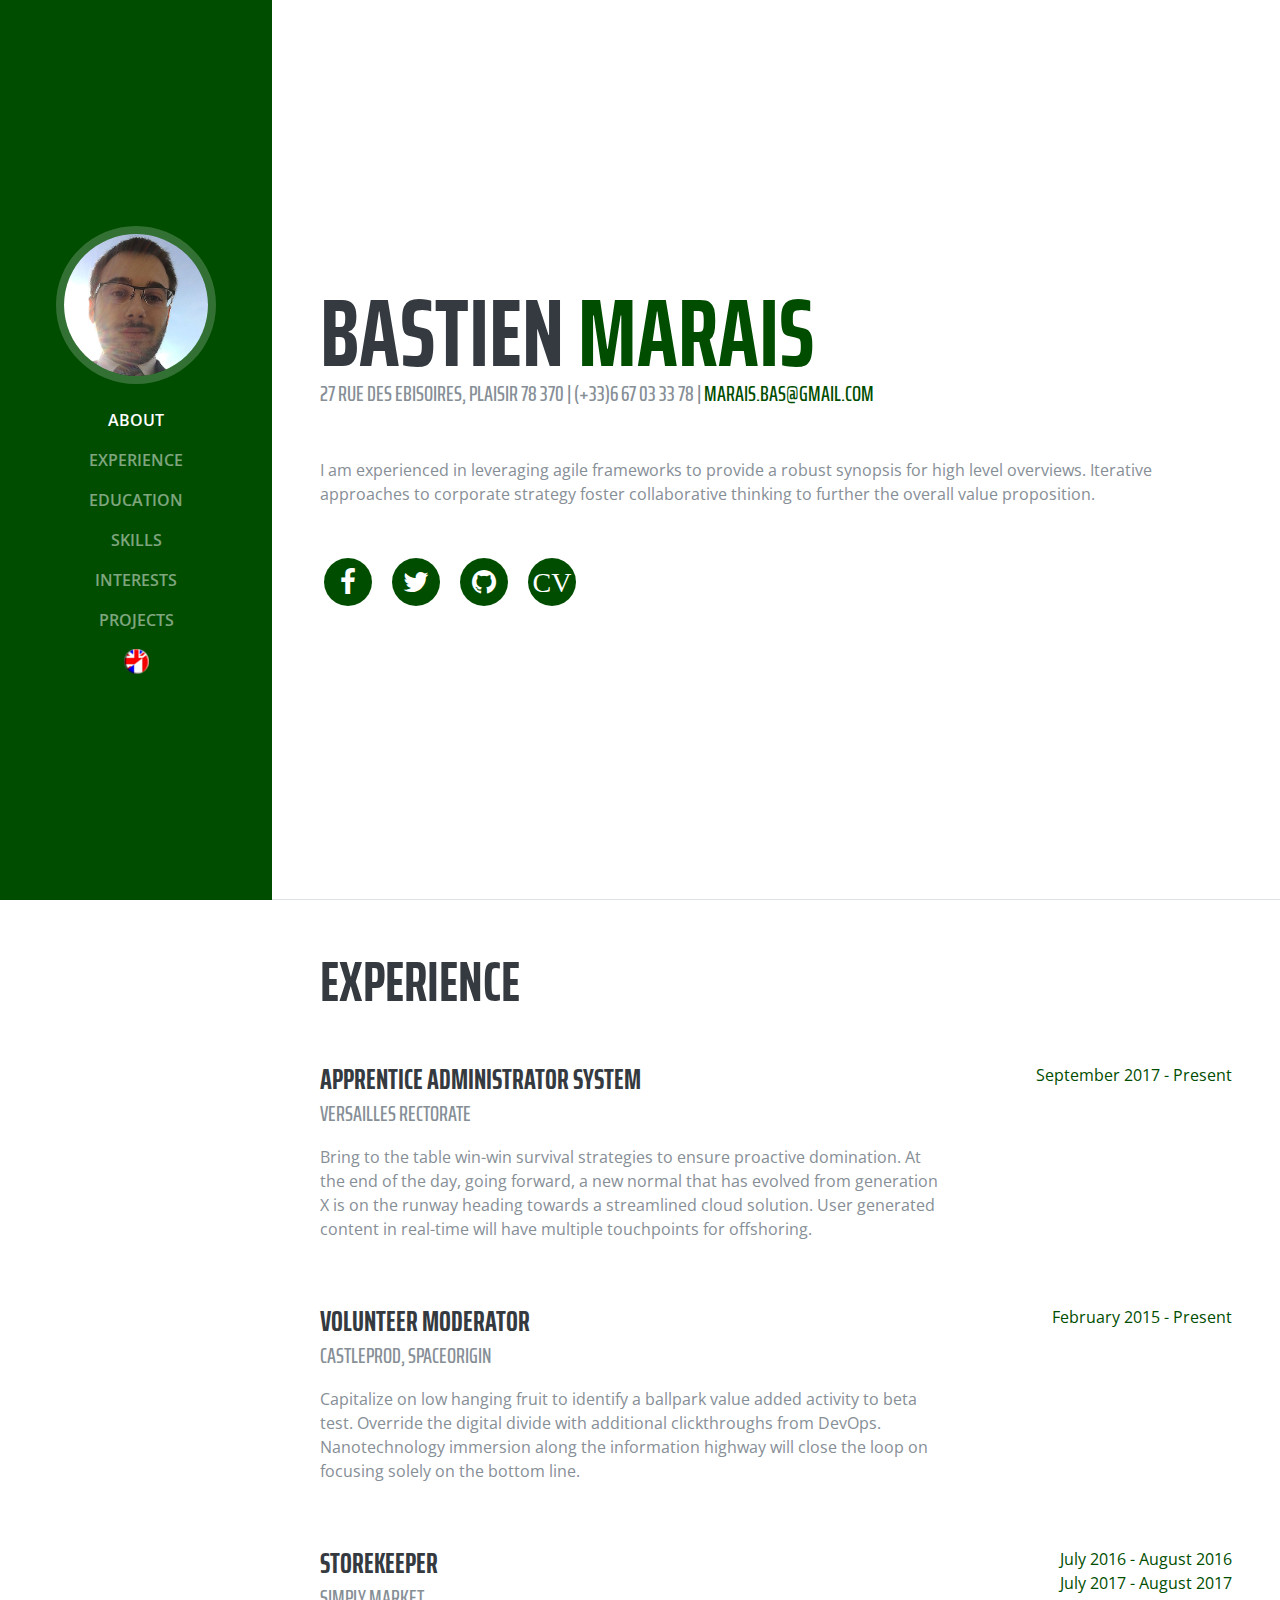
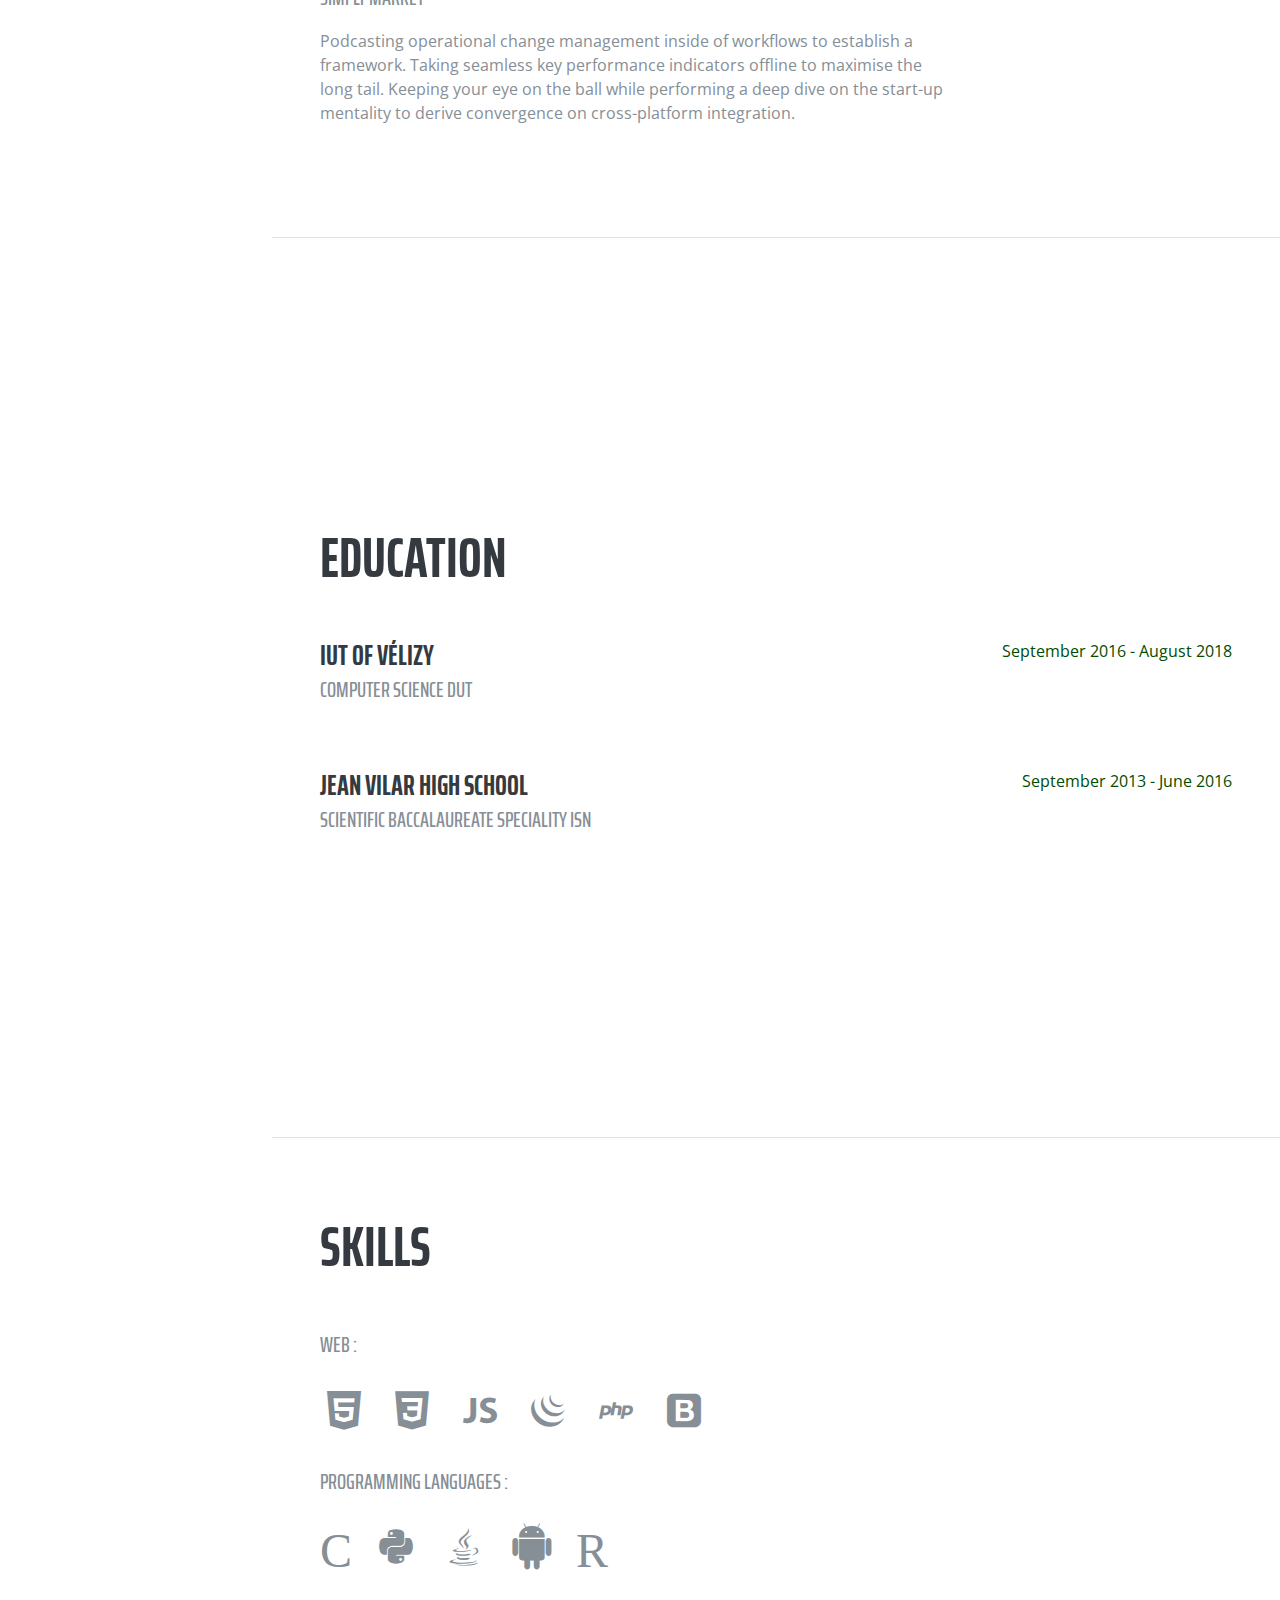
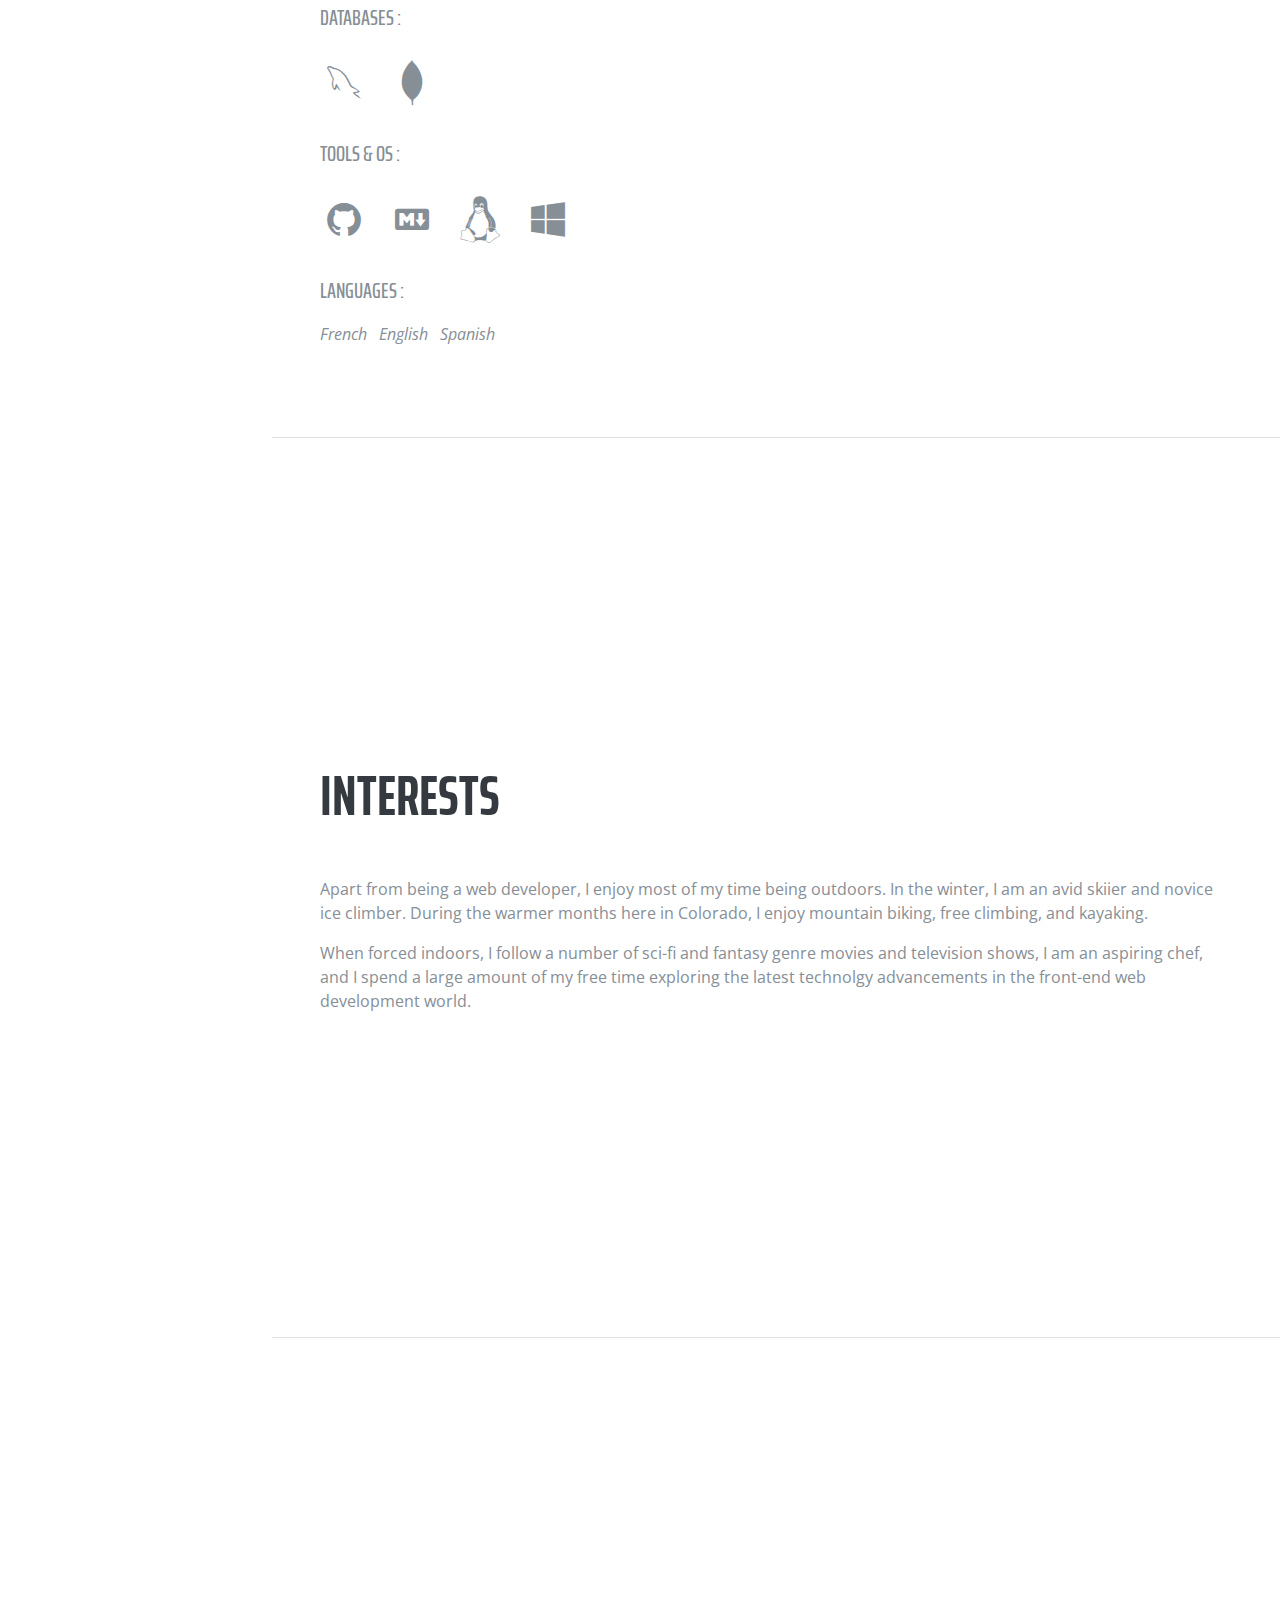
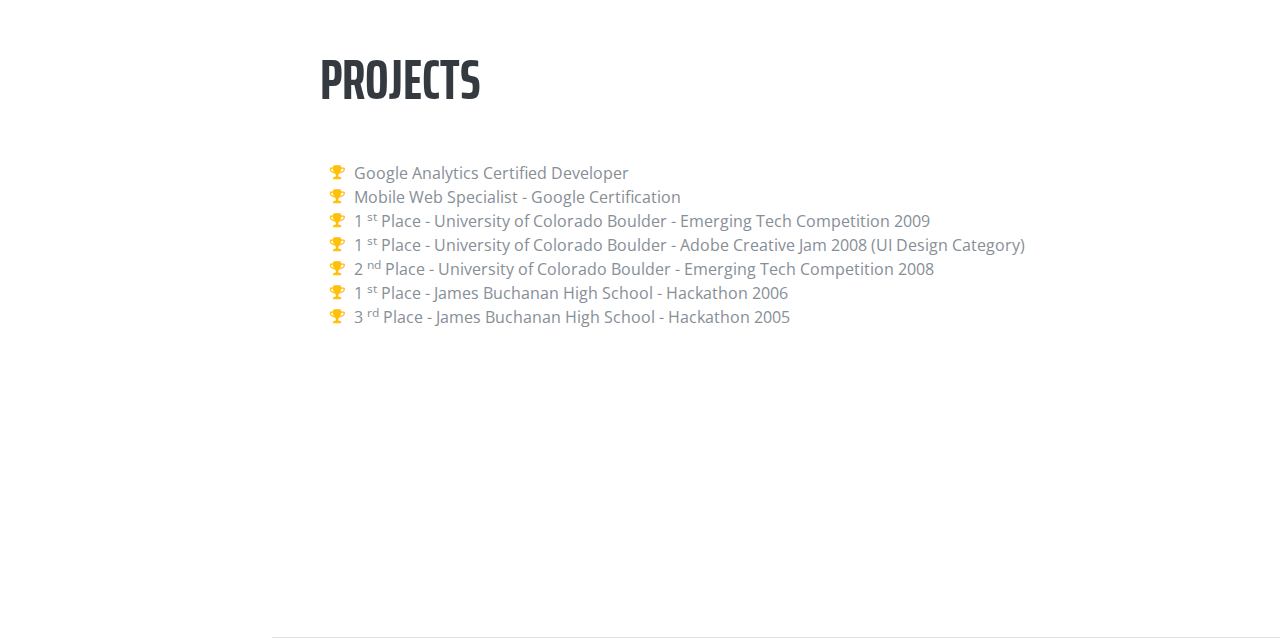
==== commit c0a366ad: "Translate and update" ====
--- a/index-en.html
+++ b/index-en.html
@@ -1,328 +1,321 @@
 <!DOCTYPE html>
 <html lang="en">
 
-  <head>
-
-    <meta charset="utf-8">
-    <meta name="viewport" content="width=device-width, initial-scale=1, shrink-to-fit=no">
-    <meta name="description" content="">
-    <meta name="author" content="">
-
-    <title>Resume - Bastien Marais</title>
-
-    <!-- Bootstrap core CSS -->
-    <link href="vendor/bootstrap/css/bootstrap.min.css" rel="stylesheet">
-
-    <!-- Custom fonts for this template -->
-    <link href="https://fonts.googleapis.com/css?family=Saira+Extra+Condensed:100,200,300,400,500,600,700,800,900" rel="stylesheet">
-    <link href="https://fonts.googleapis.com/css?family=Open+Sans:300,300i,400,400i,600,600i,700,700i,800,800i" rel="stylesheet">
-    <link href="vendor/font-awesome/css/font-awesome.min.css" rel="stylesheet">
-    <link href="vendor/devicons/css/devicons.min.css" rel="stylesheet">
-    <link href="vendor/simple-line-icons/css/simple-line-icons.css" rel="stylesheet">
-
-    <!-- Custom styles for this template -->
-    <link href="css/resume.css" rel="stylesheet">
-
-  </head>
-
-  <body id="page-top">
-
-    <nav class="navbar navbar-expand-lg navbar-dark bg-primary fixed-top" id="sideNav">
-      <a class="navbar-brand js-scroll-trigger" href="#page-top">
+    <head>
+
+        <meta charset="utf-8">
+        <meta name="viewport" content="width=device-width, initial-scale=1, shrink-to-fit=no">
+        <meta name="description" content="">
+        <meta name="author" content="">
+
+        <title>Resume - Bastien Marais</title>
+
+        <!-- Bootstrap core CSS -->
+        <link href="vendor/bootstrap/css/bootstrap.min.css" rel="stylesheet">
+
+        <!-- Custom fonts for this template -->
+        <link href="https://fonts.googleapis.com/css?family=Saira+Extra+Condensed:100,200,300,400,500,600,700,800,900" rel="stylesheet">
+        <link href="https://fonts.googleapis.com/css?family=Open+Sans:300,300i,400,400i,600,600i,700,700i,800,800i" rel="stylesheet">
+        <link href="vendor/font-awesome/css/font-awesome.min.css" rel="stylesheet">
+        <link href="vendor/devicons/css/devicons.min.css" rel="stylesheet">
+        <link href="vendor/simple-line-icons/css/simple-line-icons.css" rel="stylesheet">
+
+        <!-- Custom styles for this template -->
+        <link href="css/resume.css" rel="stylesheet">
+
+    </head>
+
+    <body id="page-top">
+
+        <nav class="navbar navbar-expand-lg navbar-dark bg-primary fixed-top" id="sideNav">
+            <a class="navbar-brand js-scroll-trigger" href="#page-top">
         <span class="d-none d-lg-block">
           <img class="img-fluid img-profile rounded-circle mx-auto mb-2" src="img/profile.png" alt="">
         </span>
       </a>
-      <button class="navbar-toggler" type="button" data-toggle="collapse" data-target="#navbarSupportedContent" aria-controls="navbarSupportedContent" aria-expanded="false" aria-label="Toggle navigation">
+            <button class="navbar-toggler" type="button" data-toggle="collapse" data-target="#navbarSupportedContent" aria-controls="navbarSupportedContent" aria-expanded="false" aria-label="Toggle navigation">
         <span class="navbar-toggler-icon"></span>
       </button>
-      <div class="collapse navbar-collapse" id="navbarSupportedContent">
-        <ul class="navbar-nav">
-          <li class="nav-item">
-            <a class="nav-link js-scroll-trigger" href="#about">About</a>
-          </li>
-          <li class="nav-item">
-            <a class="nav-link js-scroll-trigger" href="#experience">Experience</a>
-          </li>
-          <li class="nav-item">
-            <a class="nav-link js-scroll-trigger" href="#education">Education</a>
-          </li>
-          <li class="nav-item">
-            <a class="nav-link js-scroll-trigger" href="#skills">Skills</a>
-          </li>
-          <li class="nav-item">
-            <a class="nav-link js-scroll-trigger" href="#interests">Interests</a>
-          </li>
-          <li class="nav-item">
-            <a class="nav-link js-scroll-trigger" href="#projects">Projects</a>
-          </li>
-		  <li class="nav-item">
-            <a class="nav-link js-scroll-trigger" href="index.html">
+            <div class="collapse navbar-collapse" id="navbarSupportedContent">
+                <ul class="navbar-nav">
+                    <li class="nav-item">
+                        <a class="nav-link js-scroll-trigger" href="#about">About</a>
+                    </li>
+                    <li class="nav-item">
+                        <a class="nav-link js-scroll-trigger" href="#experience">Experience</a>
+                    </li>
+                    <li class="nav-item">
+                        <a class="nav-link js-scroll-trigger" href="#education">Education</a>
+                    </li>
+                    <li class="nav-item">
+                        <a class="nav-link js-scroll-trigger" href="#skills">Skills</a>
+                    </li>
+                    <li class="nav-item">
+                        <a class="nav-link js-scroll-trigger" href="#interests">Interests</a>
+                    </li>
+                    <li class="nav-item">
+                        <a class="nav-link js-scroll-trigger" href="#projects">Projects</a>
+                    </li>
+                    <li class="nav-item">
+                        <a class="nav-link js-scroll-trigger" href="index.html">
 			  <img class="img-fluid" src="img/flags.png" alt="flags english to french">
 			</a>
-           </li>
-        </ul>
-      </div>
-    </nav>
-
-    <div class="container-fluid p-0">
-
-      <section class="resume-section p-3 p-lg-5 d-flex d-column" id="about">
-        <div class="my-auto">
-          <h1 class="mb-0">Bastien
-            <span class="text-primary">Marais</span>
-          </h1>
-          <div class="subheading mb-5">27 rue des Ebisoires, Plaisir 78 370 | (+33)6 67 03 33 78 |
-            <a href="mailto:marais.bas@gmail.com">marais.bas@gmail.com</a>
-          </div>
-          <p class="mb-5">I am experienced in leveraging agile frameworks to provide a robust synopsis for high level overviews. Iterative approaches to corporate strategy foster collaborative thinking to further the overall value proposition.</p>
-          <ul class="list-inline list-social-icons mb-0">
-            <li class="list-inline-item">
-              <a href="https://www.facebook.com/profile.php?id=100008419028783" target="_blank">
+                    </li>
+                </ul>
+            </div>
+        </nav>
+
+        <div class="container-fluid p-0">
+
+            <section class="resume-section p-3 p-lg-5 d-flex d-column" id="about">
+                <div class="my-auto">
+                    <h1 class="mb-0">Bastien
+                        <span class="text-primary">Marais</span>
+                    </h1>
+                    <div class="subheading mb-5">27 rue des Ebisoires, Plaisir 78 370 | (+33)6 67 03 33 78 |
+                        <a href="mailto:marais.bas@gmail.com">marais.bas@gmail.com</a>
+                    </div>
+                    <p class="mb-5">I am experienced in leveraging agile frameworks to provide a robust synopsis for high level overviews. Iterative approaches to corporate strategy foster collaborative thinking to further the overall value proposition.</p>
+                    <ul class="list-inline list-social-icons mb-0">
+                        <li class="list-inline-item">
+                            <a href="https://www.facebook.com/profile.php?id=100008419028783" target="_blank">
                 <span class="fa-stack fa-lg">
                   <i class="fa fa-circle fa-stack-2x"></i>
                   <i class="fa fa-facebook fa-stack-1x fa-inverse"></i>
                 </span>
               </a>
-            </li>
-            <li class="list-inline-item">
-              <a href="https://twitter.com/Bastoune_" target="_blank">
+                        </li>
+                        <li class="list-inline-item">
+                            <a href="https://twitter.com/Bastoune_" target="_blank">
                 <span class="fa-stack fa-lg">
                   <i class="fa fa-circle fa-stack-2x"></i>
                   <i class="fa fa-twitter fa-stack-1x fa-inverse"></i>
                 </span>
               </a>
-            </li>
-            <li class="list-inline-item">
-              <a href="https://github.com/BastienMarais" target="_blank">
+                        </li>
+                        <li class="list-inline-item">
+                            <a href="https://github.com/BastienMarais" target="_blank">
                 <span class="fa-stack fa-lg">
                   <i class="fa fa-circle fa-stack-2x"></i>
                   <i class="fa fa-github fa-stack-1x fa-inverse"></i>
                 </span>
               </a>
-            </li>
-			<li class="list-inline-item">
-              <a href="files/CV_MARAIS_Bastien_en.pdf" target="_blank">
+                        </li>
+                        <li class="list-inline-item">
+                            <a href="files/CV_MARAIS_Bastien_en.pdf" target="_blank">
                 <span class="fa-stack fa-lg">
                   <i class="fa fa-circle fa-stack-2x"></i>
                   <i class="fa fa-stack-1x fa-inverse">CV</i>
                 </span>
               </a>
-            </li>
-          </ul>
-        </div>
-      </section>
-
-      <section class="resume-section p-3 p-lg-5 d-flex flex-column" id="experience">
-        <div class="my-auto">
-          <h2 class="mb-5">Experience</h2>
-
-          <div class="resume-item d-flex flex-column flex-md-row mb-5">
-            <div class="resume-content mr-auto">
-              <h3 class="mb-0">Apprentice administrator system</h3>
-              <div class="subheading mb-3">Versailles Rectorate</div>
-              <p>Bring to the table win-win survival strategies to ensure proactive domination. At the end of the day, going forward, a new normal that has evolved from generation X is on the runway heading towards a streamlined cloud solution. User generated content in real-time will have multiple touchpoints for offshoring.</p>
+                        </li>
+                    </ul>
+                </div>
+            </section>
+
+            <section class="resume-section p-3 p-lg-5 d-flex flex-column" id="experience">
+                <div class="my-auto">
+                    <h2 class="mb-5">Experience</h2>
+
+                    <div class="resume-item d-flex flex-column flex-md-row mb-5">
+                        <div class="resume-content mr-auto">
+                            <h3 class="mb-0">Apprentice administrator system</h3>
+                            <div class="subheading mb-3">Versailles Rectorate</div>
+                            <p>Bring to the table win-win survival strategies to ensure proactive domination. At the end of the day, going forward, a new normal that has evolved from generation X is on the runway heading towards a streamlined cloud solution. User generated content in real-time will have multiple touchpoints for offshoring.</p>
+                        </div>
+                        <div class="resume-date text-md-right">
+                            <span class="text-primary">September 2017 - Present</span>
+                        </div>
+                    </div>
+
+                    <div class="resume-item d-flex flex-column flex-md-row mb-5">
+                        <div class="resume-content mr-auto">
+                            <h3 class="mb-0">Volunteer moderator</h3>
+                            <div class="subheading mb-3">CastleProd, SpaceOrigin</div>
+                            <p>Capitalize on low hanging fruit to identify a ballpark value added activity to beta test. Override the digital divide with additional clickthroughs from DevOps. Nanotechnology immersion along the information highway will close the loop on focusing solely on the bottom line.</p>
+                        </div>
+                        <div class="resume-date text-md-right">
+                            <span class="text-primary">February 2015 - Present</span>
+                        </div>
+                    </div>
+
+                    <div class="resume-item d-flex flex-column flex-md-row mb-5">
+                        <div class="resume-content mr-auto">
+                            <h3 class="mb-0">Storekeeper</h3>
+                            <div class="subheading mb-3">Simply Market</div>
+                            <p>Podcasting operational change management inside of workflows to establish a framework. Taking seamless key performance indicators offline to maximise the long tail. Keeping your eye on the ball while performing a deep dive on the start-up mentality to derive convergence on cross-platform integration.</p>
+                        </div>
+                        <div class="resume-date text-md-right">
+                            <span class="text-primary">July 2016 - August 2016</span>
+                            <br/>
+                            <span class="text-primary">July 2017 - August 2017</span>
+                        </div>
+                    </div>
+                </div>
+
+            </section>
+
+            <section class="resume-section p-3 p-lg-5 d-flex flex-column" id="education">
+                <div class="my-auto">
+                    <h2 class="mb-5">Education</h2>
+
+                    <div class="resume-item d-flex flex-column flex-md-row mb-5">
+                        <div class="resume-content mr-auto">
+                            <h3 class="mb-0">IUT of Vélizy</h3>
+                            <div class="subheading mb-3">Computer Science DUT</div>
+                            <p> </p>
+                        </div>
+                        <div class="resume-date text-md-right">
+                            <span class="text-primary">September 2016 - August 2018</span>
+                        </div>
+                    </div>
+
+                    <div class="resume-item d-flex flex-column flex-md-row">
+                        <div class="resume-content mr-auto">
+                            <h3 class="mb-0">Jean Vilar High School</h3>
+                            <div class="subheading mb-3">Scientific Baccalaureate speciality ISN </div>
+                            <p> </p>
+                        </div>
+                        <div class="resume-date text-md-right">
+                            <span class="text-primary">September 2013 - June 2016</span>
+                        </div>
+                    </div>
+
+                </div>
+            </section>
+
+            <section class="resume-section p-3 p-lg-5 d-flex flex-column" id="skills">
+                <div class="my-auto">
+                    <h2 class="mb-5">Skills</h2>
+
+                    <div class="subheading mb-3">WEB :</div>
+                    <ul class="list-inline list-icons">
+                        <li class="list-inline-item">
+                            <i class="devicons devicons-html5" title="HTML 5"></i>
+                        </li>
+                        <li class="list-inline-item">
+                            <i class="devicons devicons-css3" title="CSS 3"></i>
+                        </li>
+                        <li class="list-inline-item">
+                            <i class="devicons devicons-javascript" title="Javascript"></i>
+                        </li>
+                        <li class="list-inline-item">
+                            <i class="devicons devicons-jquery" title="Jquery"></i>
+                        </li>
+                        <li class="list-inline-item">
+                            <i class="devicons devicons-php" title="PHP"></i>
+                        </li>
+                        <li class="list-inline-item">
+                            <i class="devicons devicons-bootstrap" title="Bootstrap V4"></i>
+                        </li>
+                    </ul>
+                    <div class="subheading mb-3">Programming Languages :</div>
+                    <ul class="list-inline list-icons">
+                        <li class="list-inline-item">
+                            <i class="devicons">C</i>
+                        </li>
+                        <li class="list-inline-item">
+                            <i class="devicons devicons-python" title="Python"></i>
+                        </li>
+                        <li class="list-inline-item">
+                            <i class="devicons devicons-java" title="Java"></i>
+                        </li>
+                        <li class="list-inline-item">
+                            <i class="devicons devicons-android" title="Android"></i>
+                        </li>
+                        <li class="list-inline-item">
+                            <i class="devicons">R</i>
+                        </li>
+                    </ul>
+                    <div class="subheading mb-3">Databases :</div>
+                    <ul class="list-inline list-icons">
+                        <li class="list-inline-item">
+                            <i class="devicons devicons-mysql" title="MySQL"></i>
+                        </li>
+                        <li class="list-inline-item">
+                            <i class="devicons devicons-mongodb" title="MongoDB"></i>
+                        </li>
+                        <li class="list-inline-item">
+                            <i class="devicons devicons-oracle" title="Oracle"></i>
+                        </li>
+                    </ul>
+                    <div class="subheading mb-3">Tools &amp; OS :</div>
+                    <ul class="list-inline list-icons">
+                        <li class="list-inline-item">
+                            <i class="devicons devicons-github_badge" title="Github"></i>
+                        </li>
+                        <li class="list-inline-item">
+                            <i class="devicons devicons-markdown" title="Markdown"></i>
+                        </li>
+                        <li class="list-inline-item">
+                            <i class="devicons devicons-linux" title="Debian, Ubuntu, CentOS and RHEL 7"></i>
+                        </li>
+                        <li class="list-inline-item">
+                            <i class="devicons devicons-windows" title="XP, Vista, 7 and 10"></i>
+                        </li>
+                    </ul>
+                    <div class="subheading mb-3">Languages :</div>
+                    <ul class="list-inline">
+                        <li class="list-inline-item">
+                            <i class="">French</i>
+                        </li>
+                        <li class="list-inline-item">
+                            <i class="">English</i>
+                        </li>
+                        <li class="list-inline-item">
+                            <i class="">Spanish</i>
+                        </li>
+                    </ul>
+            </section>
+
+            <section class="resume-section p-3 p-lg-5 d-flex flex-column" id="interests">
+                <div class="my-auto">
+                    <h2 class="mb-5">Interests</h2>
+                    <p>Apart from being a web developer, I enjoy most of my time being outdoors. In the winter, I am an avid skiier and novice ice climber. During the warmer months here in Colorado, I enjoy mountain biking, free climbing, and kayaking.</p>
+                    <p class="mb-0">When forced indoors, I follow a number of sci-fi and fantasy genre movies and television shows, I am an aspiring chef, and I spend a large amount of my free time exploring the latest technolgy advancements in the front-end web development world.</p>
+                </div>
+            </section>
+
+            <section class="resume-section p-3 p-lg-5 d-flex flex-column" id="projects">
+                <div class="my-auto">
+                    <h2 class="mb-5">Projects</h2>
+                    <ul class="fa-ul mb-0">
+                        <li>
+                            <i class="fa-li fa fa-trophy text-warning"></i> Google Analytics Certified Developer</li>
+                        <li>
+                            <i class="fa-li fa fa-trophy text-warning"></i> Mobile Web Specialist - Google Certification</li>
+                        <li>
+                            <i class="fa-li fa fa-trophy text-warning"></i> 1
+                            <sup>st</sup> Place - University of Colorado Boulder - Emerging Tech Competition 2009</li>
+                        <li>
+                            <i class="fa-li fa fa-trophy text-warning"></i> 1
+                            <sup>st</sup> Place - University of Colorado Boulder - Adobe Creative Jam 2008 (UI Design Category)</li>
+                        <li>
+                            <i class="fa-li fa fa-trophy text-warning"></i> 2
+                            <sup>nd</sup> Place - University of Colorado Boulder - Emerging Tech Competition 2008</li>
+                        <li>
+                            <li>
+                                <i class="fa-li fa fa-trophy text-warning"></i> 1
+                                <sup>st</sup> Place - James Buchanan High School - Hackathon 2006</li>
+                            <li>
+                                <i class="fa-li fa fa-trophy text-warning"></i> 3
+                                <sup>rd</sup> Place - James Buchanan High School - Hackathon 2005</li>
+                    </ul>
+                </div>
+            </section>
+
             </div>
-            <div class="resume-date text-md-right">
-              <span class="text-primary">September 2017 - Present</span>
-            </div>
-          </div>
-
-          <div class="resume-item d-flex flex-column flex-md-row mb-5">
-            <div class="resume-content mr-auto">
-              <h3 class="mb-0">Volunteer moderator</h3>
-              <div class="subheading mb-3">CastleProd, SpaceOrigin</div>
-              <p>Capitalize on low hanging fruit to identify a ballpark value added activity to beta test. Override the digital divide with additional clickthroughs from DevOps. Nanotechnology immersion along the information highway will close the loop on focusing solely on the bottom line.</p>
-            </div>
-            <div class="resume-date text-md-right">
-              <span class="text-primary">February 2015 - Present</span>
-            </div>
-          </div>
-
-          <div class="resume-item d-flex flex-column flex-md-row mb-5">
-            <div class="resume-content mr-auto">
-              <h3 class="mb-0">Storekeeper</h3>
-              <div class="subheading mb-3">Simply Market</div>
-              <p>Podcasting operational change management inside of workflows to establish a framework. Taking seamless key performance indicators offline to maximise the long tail. Keeping your eye on the ball while performing a deep dive on the start-up mentality to derive convergence on cross-platform integration.</p>
-            </div>
-            <div class="resume-date text-md-right">
-              <span class="text-primary">July 2016 - August 2016</span>
-			  <br/>
-			  <span class="text-primary">July 2017 - August 2017</span>
-            </div>
-          </div>
-        </div>
-
-      </section>
-
-      <section class="resume-section p-3 p-lg-5 d-flex flex-column" id="education">
-        <div class="my-auto">
-          <h2 class="mb-5">Education</h2>
-
-          <div class="resume-item d-flex flex-column flex-md-row mb-5">
-            <div class="resume-content mr-auto">
-              <h3 class="mb-0">IUT of Vélizy</h3>
-              <div class="subheading mb-3">Computer Science DUT</div>
-			  <p> </p>
-            </div>
-            <div class="resume-date text-md-right">
-              <span class="text-primary">September 2016 - August 2018</span>
-            </div>
-          </div>
-
-          <div class="resume-item d-flex flex-column flex-md-row">
-            <div class="resume-content mr-auto">
-              <h3 class="mb-0">Jean Vilar High School</h3>
-              <div class="subheading mb-3">Scientific Baccalaureate speciality ISN </div>
-			  <p> </p>
-            </div>
-            <div class="resume-date text-md-right">
-              <span class="text-primary">September 2013 - June 20016</span>
-            </div>
-          </div>
-
-        </div>
-      </section>
-
-      <section class="resume-section p-3 p-lg-5 d-flex flex-column" id="skills">
-        <div class="my-auto">
-          <h2 class="mb-5">Skills</h2>
-
-		  <div class="subheading mb-3">WEB :</div>
-          <ul class="list-inline list-icons">
-            <li class="list-inline-item">
-              <i class="devicons devicons-html5" title="HTML 5"></i>
-            </li>
-            <li class="list-inline-item">
-              <i class="devicons devicons-css3" title="CSS 3"></i>
-            </li>
-            <li class="list-inline-item">
-              <i class="devicons devicons-javascript" title="Javascript"></i>
-            </li>
-            <li class="list-inline-item">
-              <i class="devicons devicons-jquery" title="Jquery"></i>
-            </li>
-            <li class="list-inline-item">
-              <i class="devicons devicons-php" title="PHP"></i>
-            </li>
-            <li class="list-inline-item">
-              <i class="devicons devicons-bootstrap" title="Bootstrap V4"></i>
-            </li>
-          </ul>
-		  <div class="subheading mb-3">Programming Languages :</div>
-		  <ul class="list-inline list-icons">
-            <li class="list-inline-item">
-              <i class="devicons">C</i>
-            </li>
-            <li class="list-inline-item">
-              <i class="devicons devicons-python" title="Python"></i>
-            </li>
-            <li class="list-inline-item">
-              <i class="devicons devicons-java" title="Java"></i>
-            </li>
-            <li class="list-inline-item">
-              <i class="devicons devicons-android" title="Android"></i>
-            </li>
-            <li class="list-inline-item">
-              <i class="devicons">R</i>
-            </li>
-          </ul>
-		  <div class="subheading mb-3">Databases :</div>
-		  <ul class="list-inline list-icons">
-            <li class="list-inline-item">
-              <i class="devicons devicons-mysql" title="MySQL"></i>
-            </li>
-            <li class="list-inline-item">
-              <i class="devicons devicons-mongodb" title="MongoDB"></i>
-            </li>
-            <li class="list-inline-item">
-              <i class="devicons devicons-oracle" title="Oracle"></i>
-            </li>
-          </ul>
-		  <div class="subheading mb-3">Tools &amp; OS :</div>
-			<ul class="list-inline list-icons">
-            <li class="list-inline-item">
-              <i class="devicons devicons-github_badge"  title="Github"></i>
-            </li>
-            <li class="list-inline-item">
-              <i class="devicons devicons-markdown" title="Markdown"></i>
-            </li>
-            <li class="list-inline-item">
-              <i class="devicons devicons-linux" title="Debian, Ubuntu, CentOS and RHEL 7"></i>
-            </li>
-            <li class="list-inline-item">
-              <i class="devicons devicons-windows" title="XP, Vista, 7 and 10"></i>
-            </li>
-          </ul>
-		  <div class="subheading mb-3">Languages :</div>
-			<ul class="list-inline">
-            <li class="list-inline-item">
-              <i class="">French</i>
-            </li>
-			<li class="list-inline-item">
-              <i class="">English</i>
-            </li>
-			<li class="list-inline-item">
-              <i class="">Spanish</i>
-            </li>
-			</ul>
-      </section>
-
-      <section class="resume-section p-3 p-lg-5 d-flex flex-column" id="interests">
-        <div class="my-auto">
-          <h2 class="mb-5">Interests</h2>
-          <p>Apart from being a web developer, I enjoy most of my time being outdoors. In the winter, I am an avid skiier and novice ice climber. During the warmer months here in Colorado, I enjoy mountain biking, free climbing, and kayaking.</p>
-          <p class="mb-0">When forced indoors, I follow a number of sci-fi and fantasy genre movies and television shows, I am an aspiring chef, and I spend a large amount of my free time exploring the latest technolgy advancements in the front-end web development world.</p>
-        </div>
-      </section>
-
-      <section class="resume-section p-3 p-lg-5 d-flex flex-column" id="projects">
-        <div class="my-auto">
-          <h2 class="mb-5">Projects</h2>
-          <ul class="fa-ul mb-0">
-            <li>
-              <i class="fa-li fa fa-trophy text-warning"></i>
-              Google Analytics Certified Developer</li>
-            <li>
-              <i class="fa-li fa fa-trophy text-warning"></i>
-              Mobile Web Specialist - Google Certification</li>
-            <li>
-              <i class="fa-li fa fa-trophy text-warning"></i>
-              1<sup>st</sup>
-              Place - University of Colorado Boulder - Emerging Tech Competition 2009</li>
-            <li>
-              <i class="fa-li fa fa-trophy text-warning"></i>
-              1<sup>st</sup>
-              Place - University of Colorado Boulder - Adobe Creative Jam 2008 (UI Design Category)</li>
-            <li>
-              <i class="fa-li fa fa-trophy text-warning"></i>
-              2<sup>nd</sup>
-              Place - University of Colorado Boulder - Emerging Tech Competition 2008</li>
-            <li>
-            <li>
-              <i class="fa-li fa fa-trophy text-warning"></i>
-              1<sup>st</sup>
-              Place - James Buchanan High School - Hackathon 2006</li>
-            <li>
-              <i class="fa-li fa fa-trophy text-warning"></i>
-              3<sup>rd</sup>
-              Place - James Buchanan High School - Hackathon 2005</li>
-          </ul>
-        </div>
-      </section>
-
-    </div>
-
-    <!-- Bootstrap core JavaScript -->
-    <script src="vendor/jquery/jquery.min.js"></script>
-    <script src="vendor/bootstrap/js/bootstrap.bundle.min.js"></script>
-
-    <!-- Plugin JavaScript -->
-    <script src="vendor/jquery-easing/jquery.easing.min.js"></script>
-
-    <!-- Custom scripts for this template -->
-    <script src="js/resume.min.js"></script>
-
-  </body>
+
+            <!-- Bootstrap core JavaScript -->
+            <script src="vendor/jquery/jquery.min.js"></script>
+            <script src="vendor/bootstrap/js/bootstrap.bundle.min.js"></script>
+
+            <!-- Plugin JavaScript -->
+            <script src="vendor/jquery-easing/jquery.easing.min.js"></script>
+
+            <!-- Custom scripts for this template -->
+            <script src="js/resume.min.js"></script>
+
+    </body>
 
 </html>
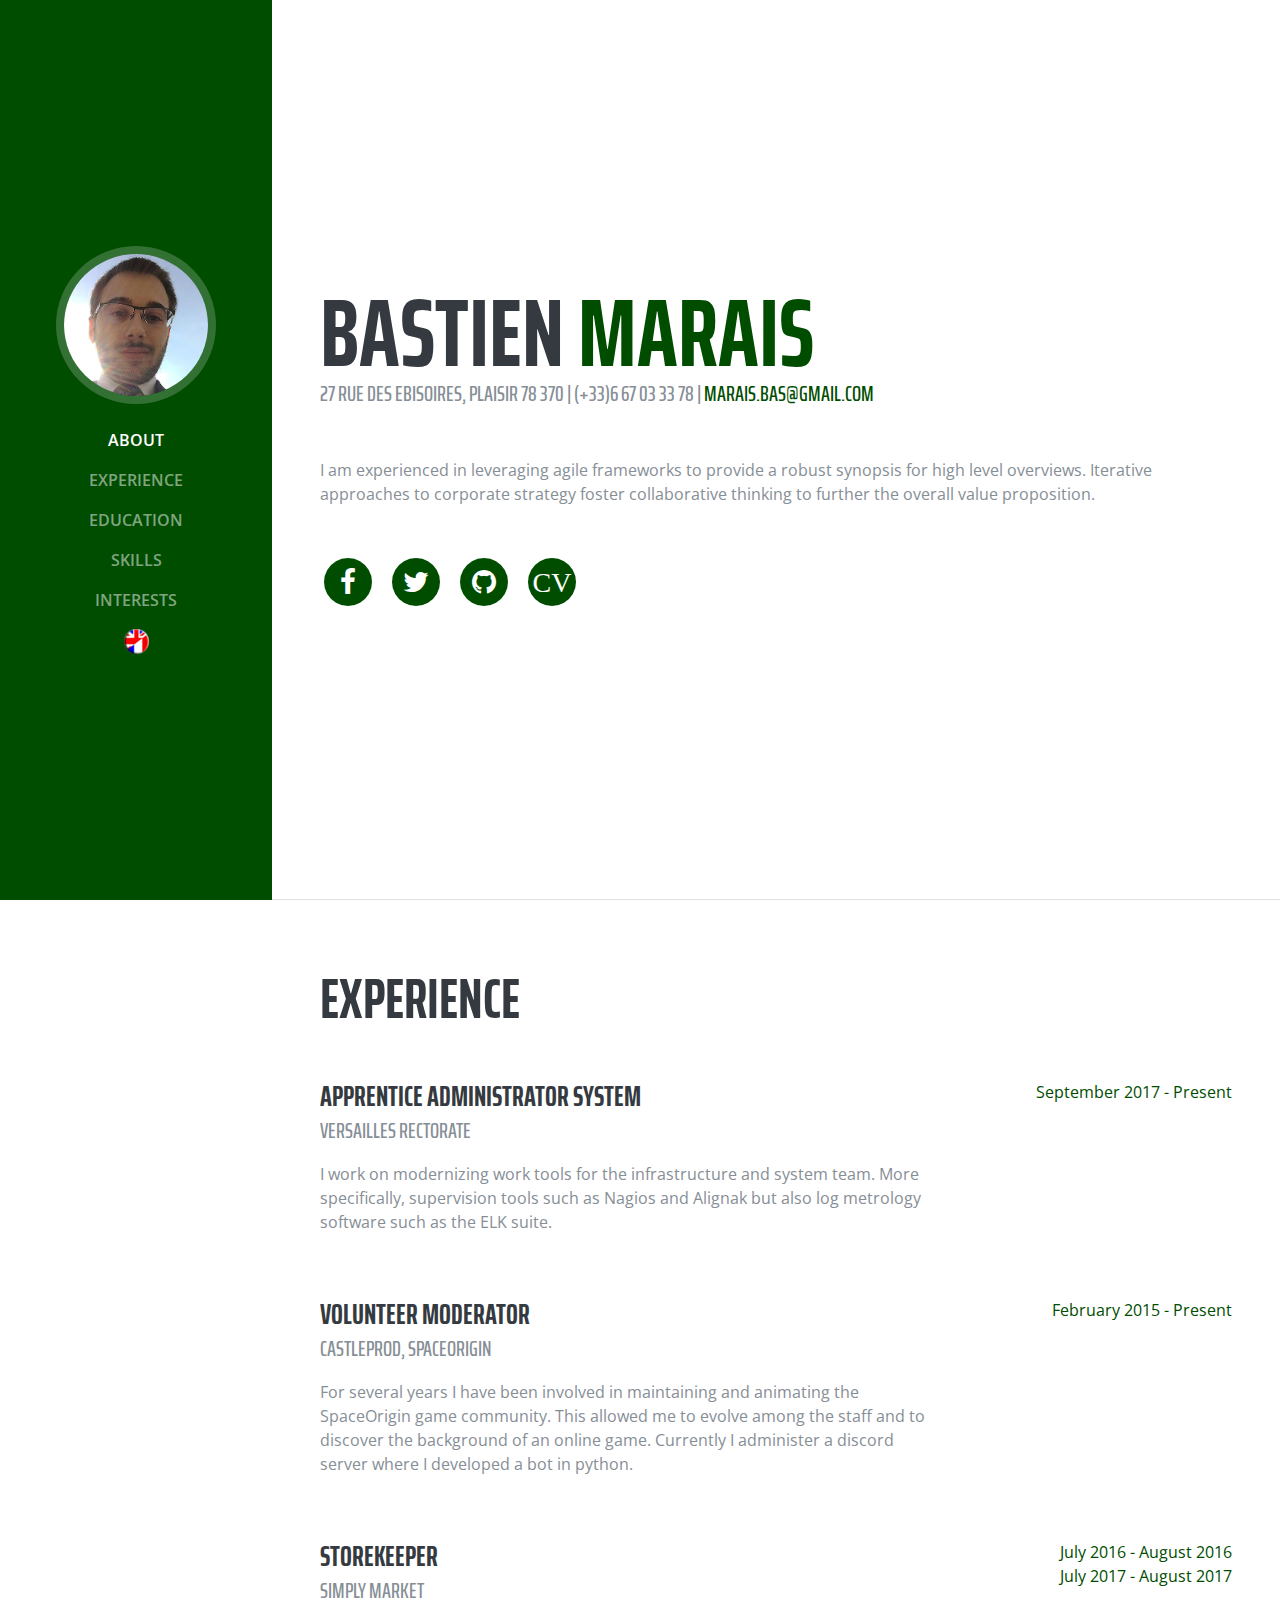
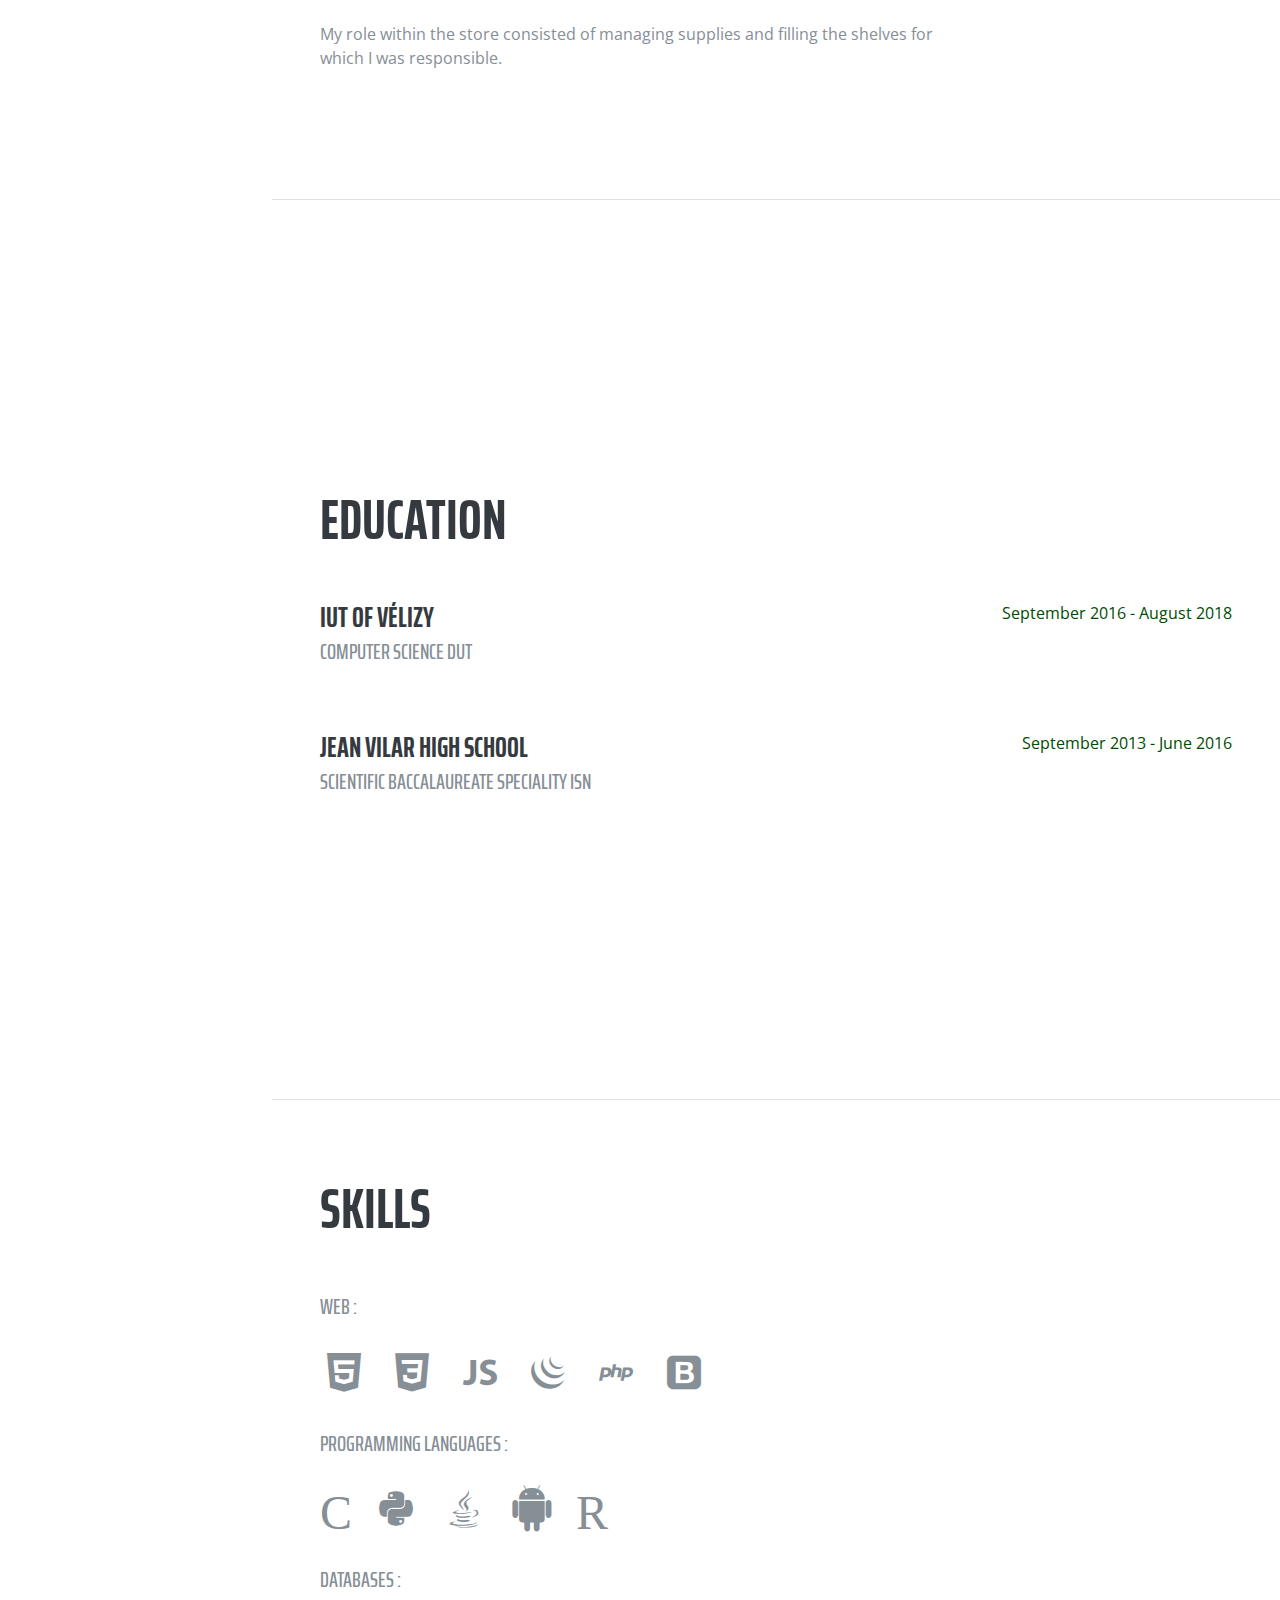
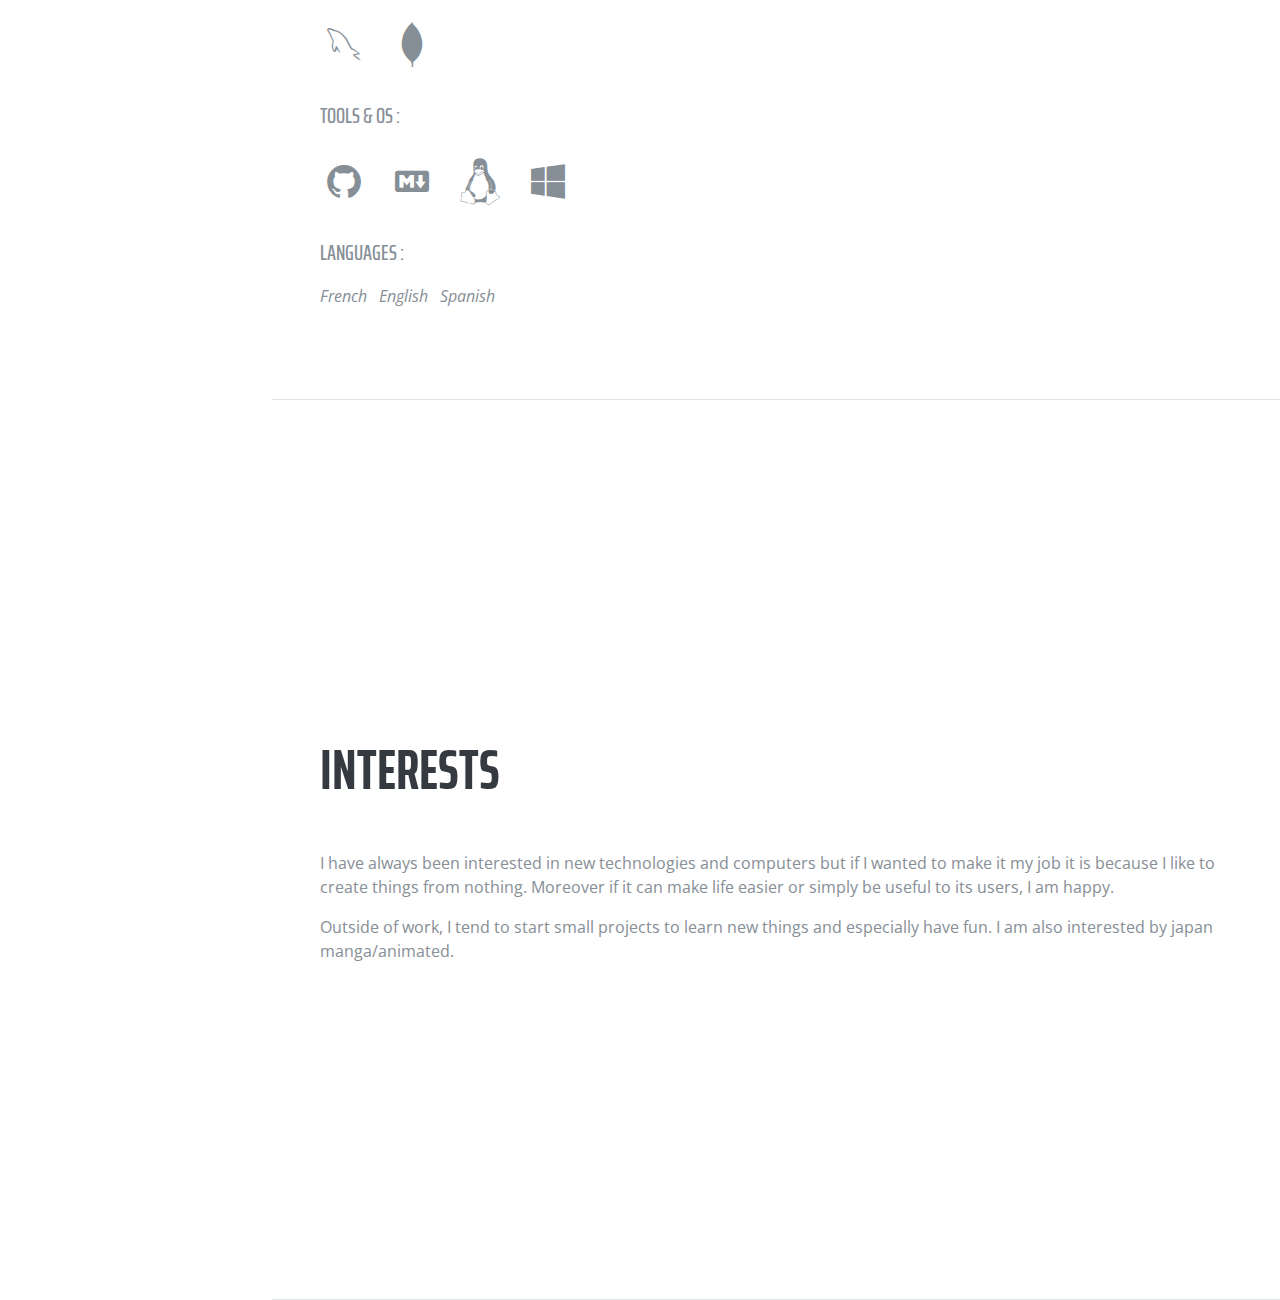
==== commit a7d89bfc: "Update translation" ====
--- a/index-en.html
+++ b/index-en.html
@@ -54,9 +54,6 @@
                         <a class="nav-link js-scroll-trigger" href="#interests">Interests</a>
                     </li>
                     <li class="nav-item">
-                        <a class="nav-link js-scroll-trigger" href="#projects">Projects</a>
-                    </li>
-                    <li class="nav-item">
                         <a class="nav-link js-scroll-trigger" href="index.html">
 			  <img class="img-fluid" src="img/flags.png" alt="flags english to french">
 			</a>
@@ -121,7 +118,7 @@
                         <div class="resume-content mr-auto">
                             <h3 class="mb-0">Apprentice administrator system</h3>
                             <div class="subheading mb-3">Versailles Rectorate</div>
-                            <p>Bring to the table win-win survival strategies to ensure proactive domination. At the end of the day, going forward, a new normal that has evolved from generation X is on the runway heading towards a streamlined cloud solution. User generated content in real-time will have multiple touchpoints for offshoring.</p>
+                            <p>I work on modernizing work tools for the infrastructure and system team. More specifically, supervision tools such as Nagios and Alignak but also log metrology software such as the ELK suite.</p>
                         </div>
                         <div class="resume-date text-md-right">
                             <span class="text-primary">September 2017 - Present</span>
@@ -132,7 +129,7 @@
                         <div class="resume-content mr-auto">
                             <h3 class="mb-0">Volunteer moderator</h3>
                             <div class="subheading mb-3">CastleProd, SpaceOrigin</div>
-                            <p>Capitalize on low hanging fruit to identify a ballpark value added activity to beta test. Override the digital divide with additional clickthroughs from DevOps. Nanotechnology immersion along the information highway will close the loop on focusing solely on the bottom line.</p>
+                            <p>For several years I have been involved in maintaining and animating the SpaceOrigin game community. This allowed me to evolve among the staff and to discover the background of an online game. Currently I administer a discord server where I developed a bot in python. </p>
                         </div>
                         <div class="resume-date text-md-right">
                             <span class="text-primary">February 2015 - Present</span>
@@ -143,7 +140,7 @@
                         <div class="resume-content mr-auto">
                             <h3 class="mb-0">Storekeeper</h3>
                             <div class="subheading mb-3">Simply Market</div>
-                            <p>Podcasting operational change management inside of workflows to establish a framework. Taking seamless key performance indicators offline to maximise the long tail. Keeping your eye on the ball while performing a deep dive on the start-up mentality to derive convergence on cross-platform integration.</p>
+                            <p>My role within the store consisted of managing supplies and filling the shelves for which I was responsible.</p>
                         </div>
                         <div class="resume-date text-md-right">
                             <span class="text-primary">July 2016 - August 2016</span>
@@ -271,38 +268,11 @@
             <section class="resume-section p-3 p-lg-5 d-flex flex-column" id="interests">
                 <div class="my-auto">
                     <h2 class="mb-5">Interests</h2>
-                    <p>Apart from being a web developer, I enjoy most of my time being outdoors. In the winter, I am an avid skiier and novice ice climber. During the warmer months here in Colorado, I enjoy mountain biking, free climbing, and kayaking.</p>
-                    <p class="mb-0">When forced indoors, I follow a number of sci-fi and fantasy genre movies and television shows, I am an aspiring chef, and I spend a large amount of my free time exploring the latest technolgy advancements in the front-end web development world.</p>
-                </div>
-            </section>
-
-            <section class="resume-section p-3 p-lg-5 d-flex flex-column" id="projects">
-                <div class="my-auto">
-                    <h2 class="mb-5">Projects</h2>
-                    <ul class="fa-ul mb-0">
-                        <li>
-                            <i class="fa-li fa fa-trophy text-warning"></i> Google Analytics Certified Developer</li>
-                        <li>
-                            <i class="fa-li fa fa-trophy text-warning"></i> Mobile Web Specialist - Google Certification</li>
-                        <li>
-                            <i class="fa-li fa fa-trophy text-warning"></i> 1
-                            <sup>st</sup> Place - University of Colorado Boulder - Emerging Tech Competition 2009</li>
-                        <li>
-                            <i class="fa-li fa fa-trophy text-warning"></i> 1
-                            <sup>st</sup> Place - University of Colorado Boulder - Adobe Creative Jam 2008 (UI Design Category)</li>
-                        <li>
-                            <i class="fa-li fa fa-trophy text-warning"></i> 2
-                            <sup>nd</sup> Place - University of Colorado Boulder - Emerging Tech Competition 2008</li>
-                        <li>
-                            <li>
-                                <i class="fa-li fa fa-trophy text-warning"></i> 1
-                                <sup>st</sup> Place - James Buchanan High School - Hackathon 2006</li>
-                            <li>
-                                <i class="fa-li fa fa-trophy text-warning"></i> 3
-                                <sup>rd</sup> Place - James Buchanan High School - Hackathon 2005</li>
-                    </ul>
-                </div>
-            </section>
+                    <p>I have always been interested in new technologies and computers but if I wanted to make it my job it is because I like to create things from nothing. Moreover if it can make life easier or simply be useful to its users, I am happy. </p>
+                    <p class="mb-0">Outside of work, I tend to start small projects to learn new things and especially have fun. I am also interested by japan manga/animated.</p>
+                </div>
+            </section>
+
 
             </div>
 
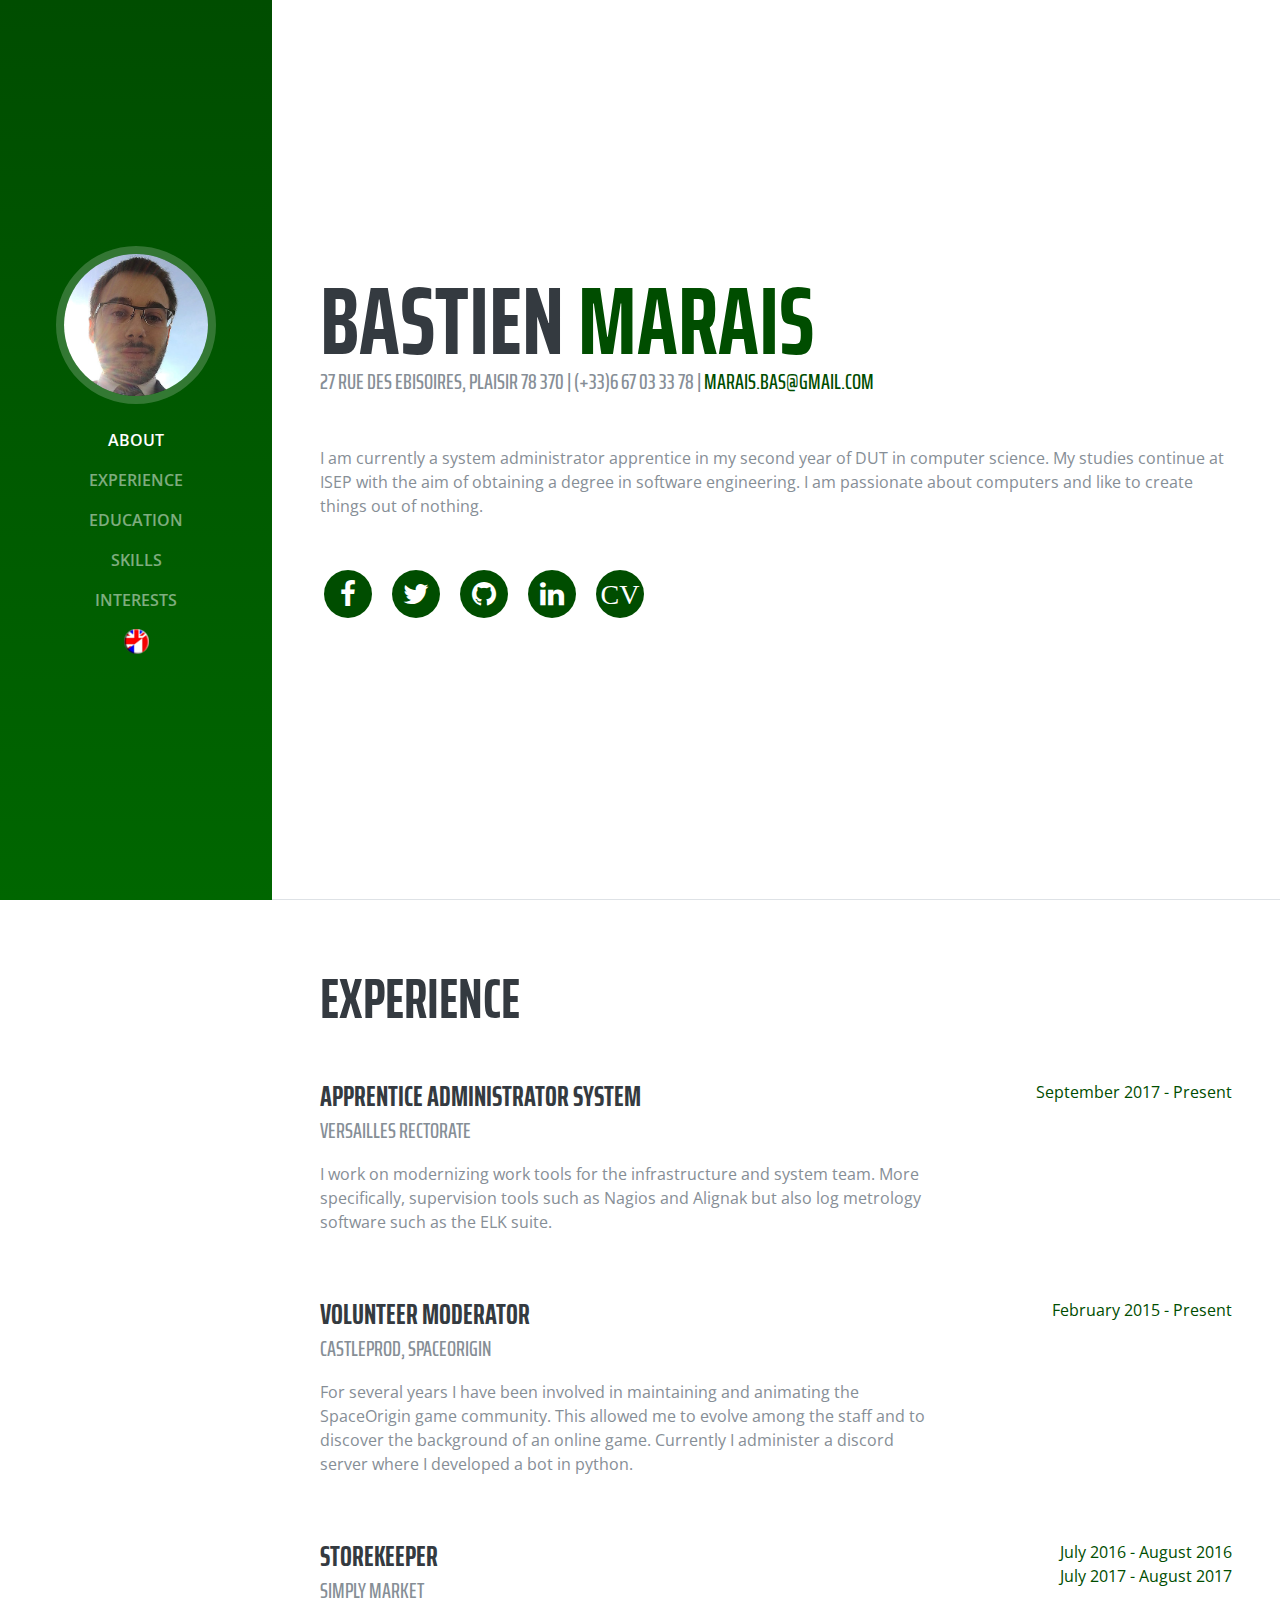
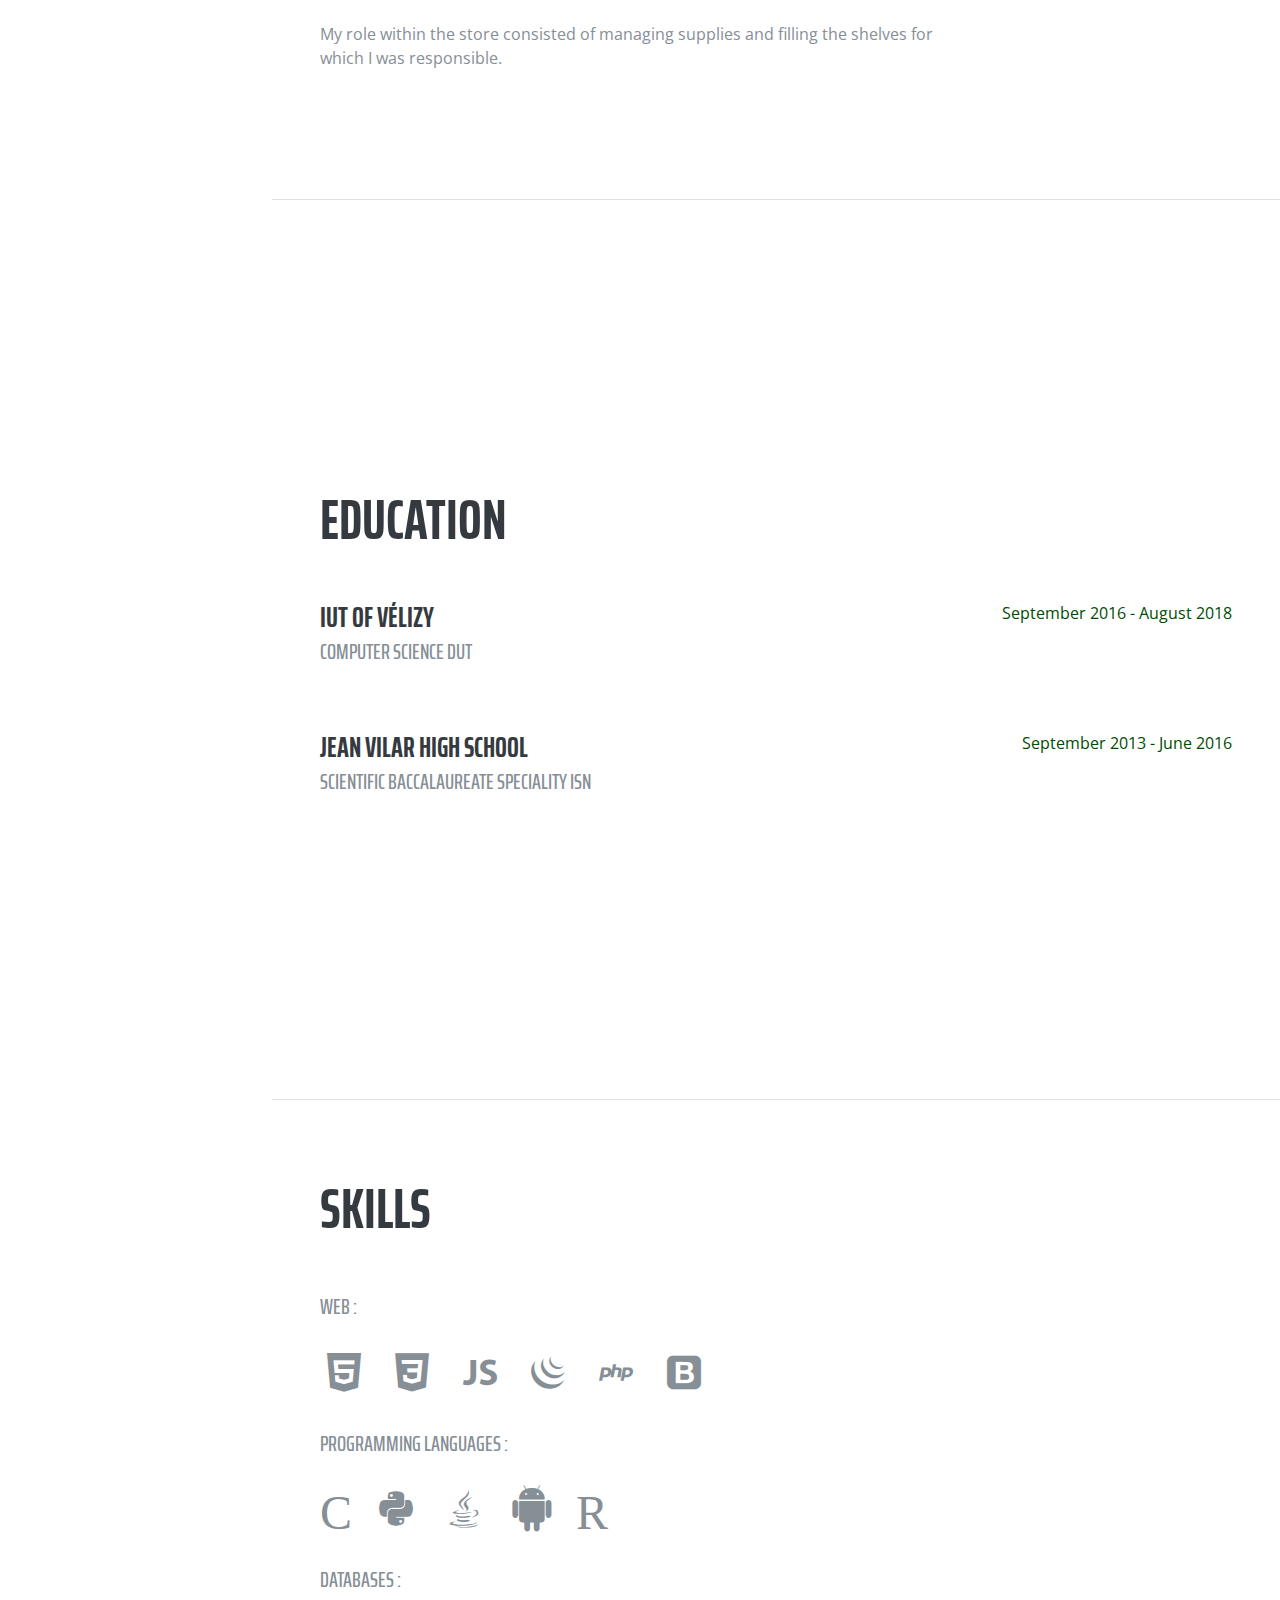
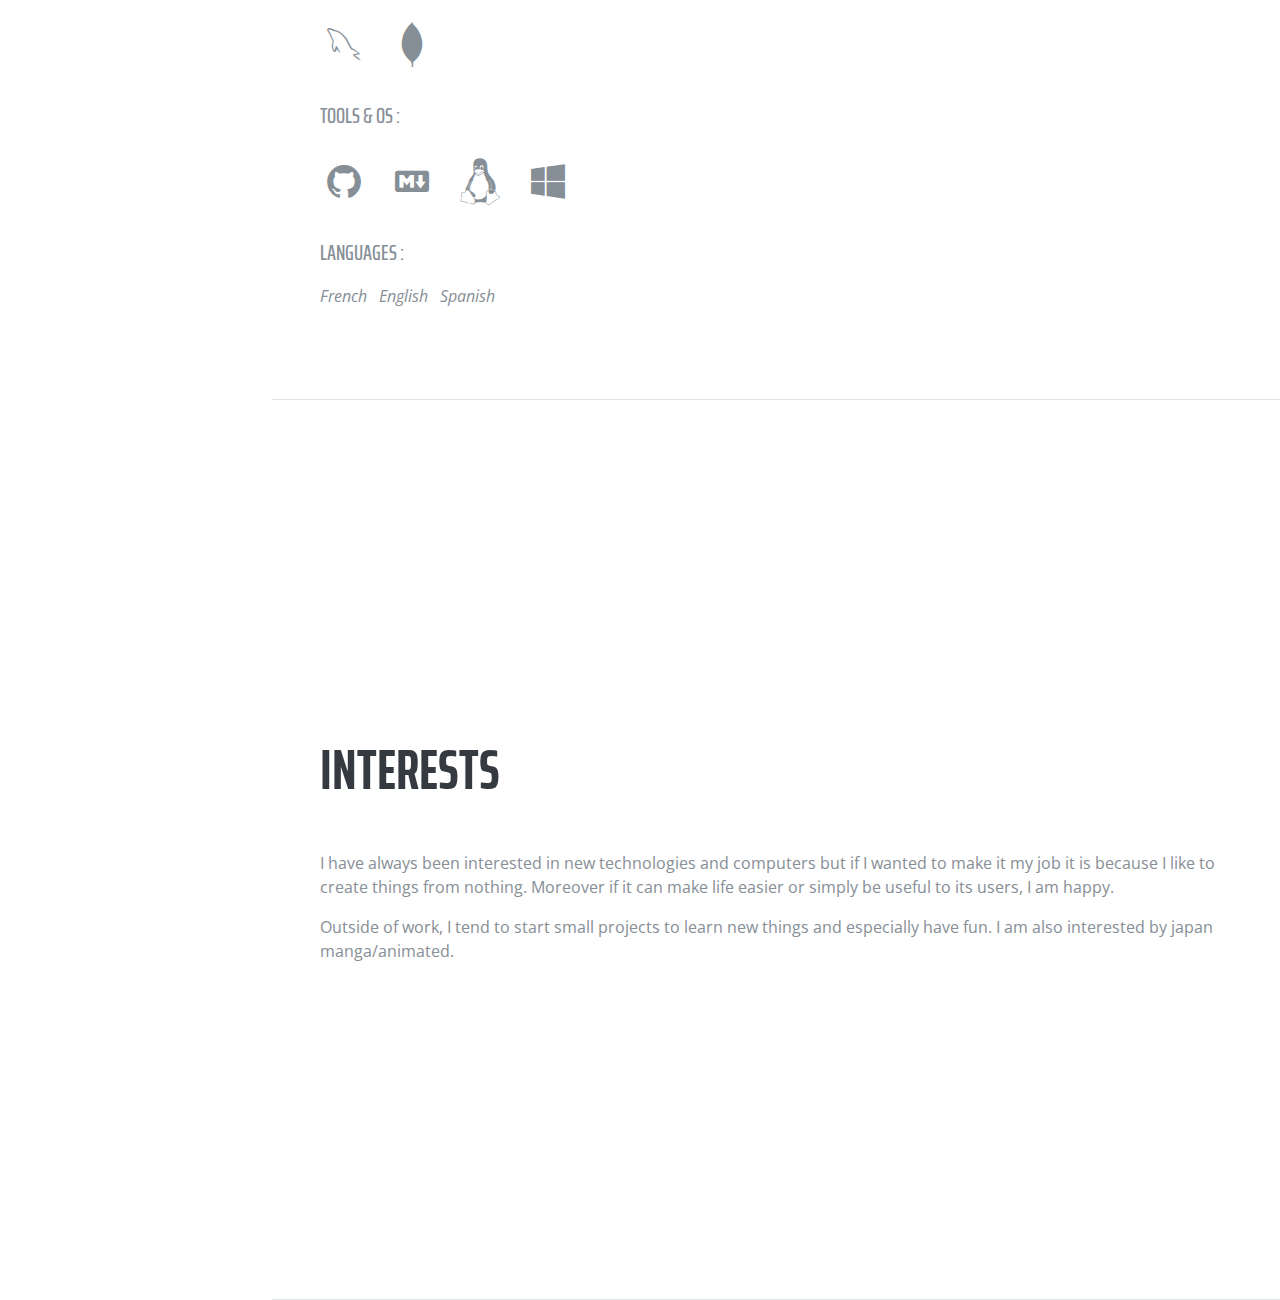
==== commit 8d62c165: "Finish" ====
--- a/index-en.html
+++ b/index-en.html
@@ -72,39 +72,47 @@
                     <div class="subheading mb-5">27 rue des Ebisoires, Plaisir 78 370 | (+33)6 67 03 33 78 |
                         <a href="mailto:marais.bas@gmail.com">marais.bas@gmail.com</a>
                     </div>
-                    <p class="mb-5">I am experienced in leveraging agile frameworks to provide a robust synopsis for high level overviews. Iterative approaches to corporate strategy foster collaborative thinking to further the overall value proposition.</p>
+                    <p class="mb-5">I am currently a system administrator apprentice in my second year of DUT in computer science. My studies continue at ISEP with the aim of obtaining a degree in software engineering. I am passionate about computers and like to create things out of nothing.</p>
                     <ul class="list-inline list-social-icons mb-0">
                         <li class="list-inline-item">
                             <a href="https://www.facebook.com/profile.php?id=100008419028783" target="_blank">
-                <span class="fa-stack fa-lg">
-                  <i class="fa fa-circle fa-stack-2x"></i>
-                  <i class="fa fa-facebook fa-stack-1x fa-inverse"></i>
-                </span>
-              </a>
+								<span class="fa-stack fa-lg">
+									<i class="fa fa-circle fa-stack-2x"></i>
+									<i class="fa fa-facebook fa-stack-1x fa-inverse"></i>
+								</span>
+							</a>
                         </li>
                         <li class="list-inline-item">
                             <a href="https://twitter.com/Bastoune_" target="_blank">
-                <span class="fa-stack fa-lg">
-                  <i class="fa fa-circle fa-stack-2x"></i>
-                  <i class="fa fa-twitter fa-stack-1x fa-inverse"></i>
-                </span>
-              </a>
+								<span class="fa-stack fa-lg">
+									<i class="fa fa-circle fa-stack-2x"></i>
+									<i class="fa fa-twitter fa-stack-1x fa-inverse"></i>
+								</span>
+							</a>
                         </li>
                         <li class="list-inline-item">
                             <a href="https://github.com/BastienMarais" target="_blank">
-                <span class="fa-stack fa-lg">
-                  <i class="fa fa-circle fa-stack-2x"></i>
-                  <i class="fa fa-github fa-stack-1x fa-inverse"></i>
-                </span>
-              </a>
-                        </li>
-                        <li class="list-inline-item">
-                            <a href="files/CV_MARAIS_Bastien_en.pdf" target="_blank">
-                <span class="fa-stack fa-lg">
-                  <i class="fa fa-circle fa-stack-2x"></i>
-                  <i class="fa fa-stack-1x fa-inverse">CV</i>
-                </span>
-              </a>
+								<span class="fa-stack fa-lg">
+									<i class="fa fa-circle fa-stack-2x"></i>
+									<i class="fa fa-github fa-stack-1x fa-inverse"></i>
+								</span>
+							</a>
+                        </li>
+                        <li class="list-inline-item">
+                            <a href="https://www.linkedin.com/in/bastien-marais-162888164/" target="_blank">
+								<span class="fa-stack fa-lg">
+									<i class="fa fa-circle fa-stack-2x"></i>
+									<i class="fa fa-linkedin fa-stack-1x fa-inverse"></i>
+								</span>
+							</a>
+                        </li>
+						<li class="list-inline-item">
+                            <a href="files/CV_MARAIS_Bastien_fr.pdf" target="_blank">
+								<span class="fa-stack fa-lg">
+									<i class="fa fa-circle fa-stack-2x"></i>
+									<i class="fa fa-stack-1x fa-inverse">CV</i>
+								</span>
+							</a>
                         </li>
                     </ul>
                 </div>
--- a/css/resume.css
+++ b/css/resume.css
@@ -131,7 +131,7 @@
 }
 
 .bg-primary {
-  background-color: #004d00 !important;
+    background: linear-gradient(to bottom, #004d00 0%, #006600 100%) !important;
 }
 
 .text-primary {
